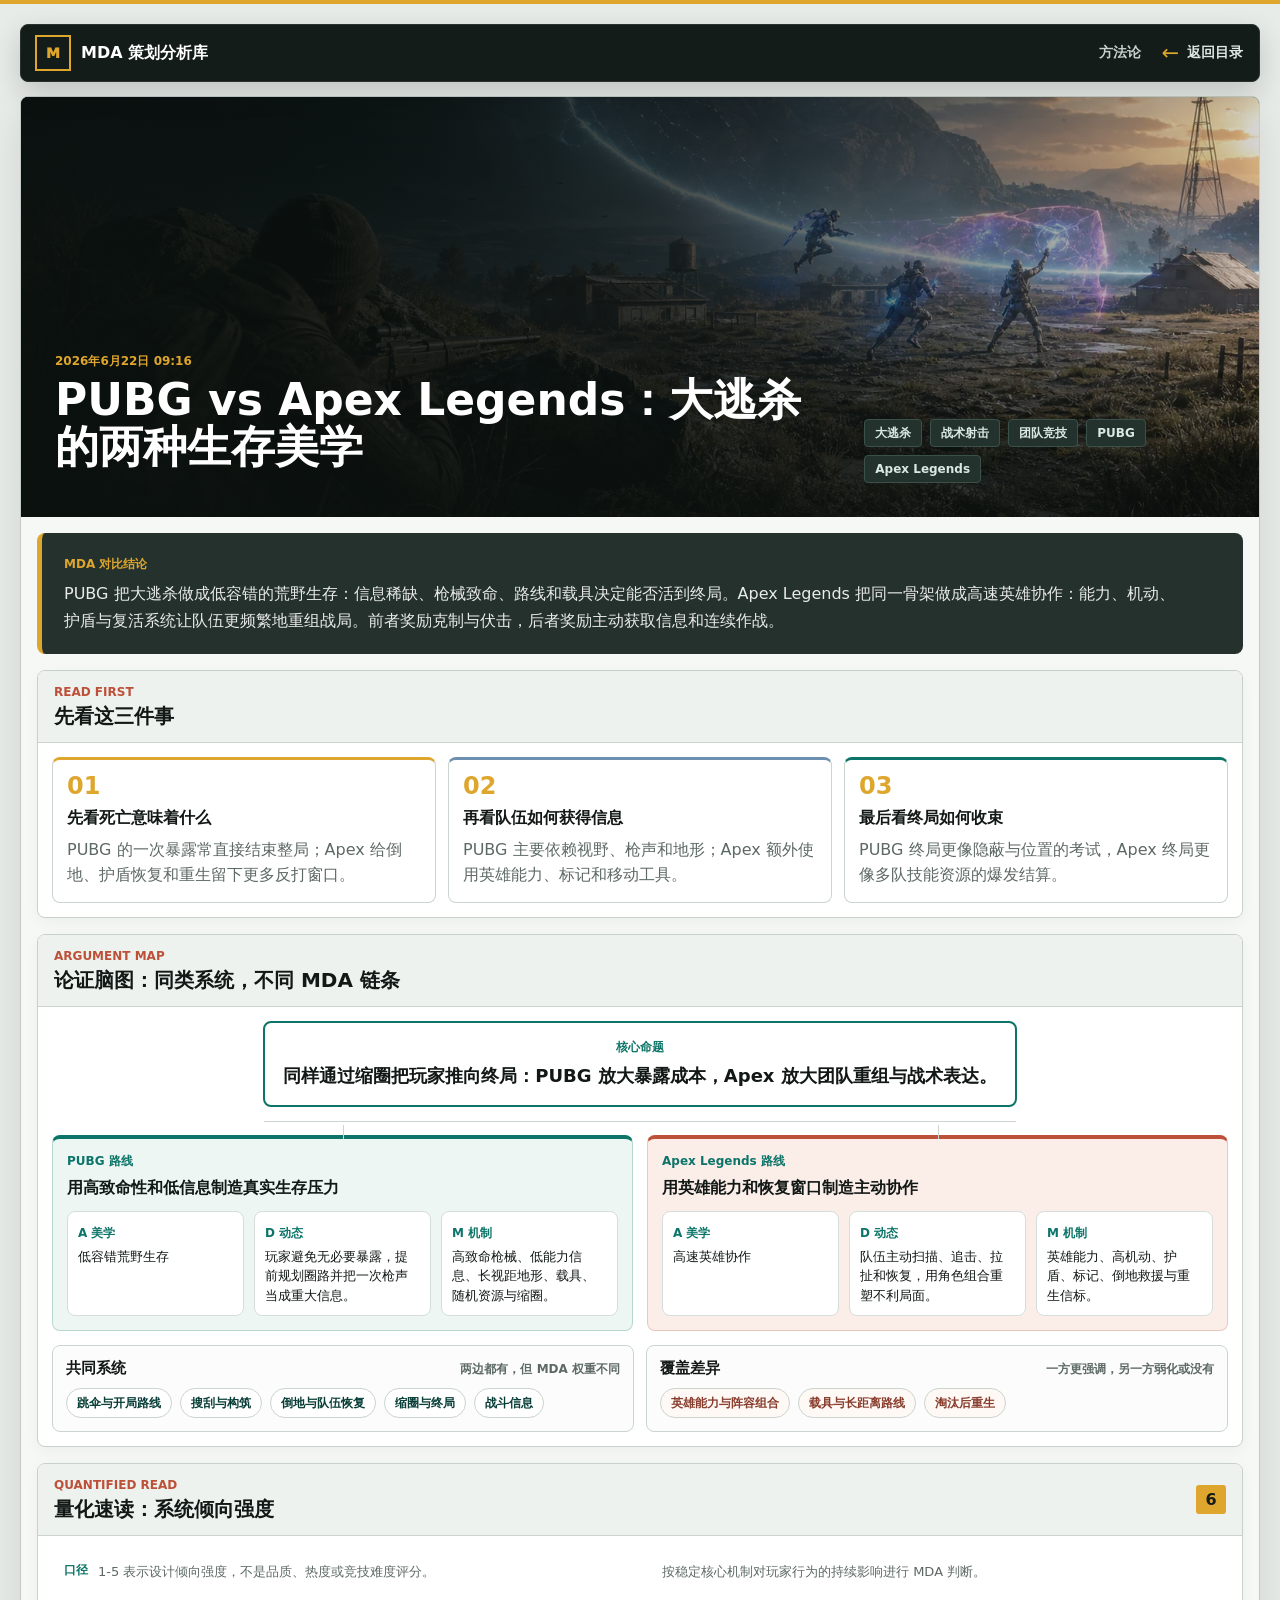
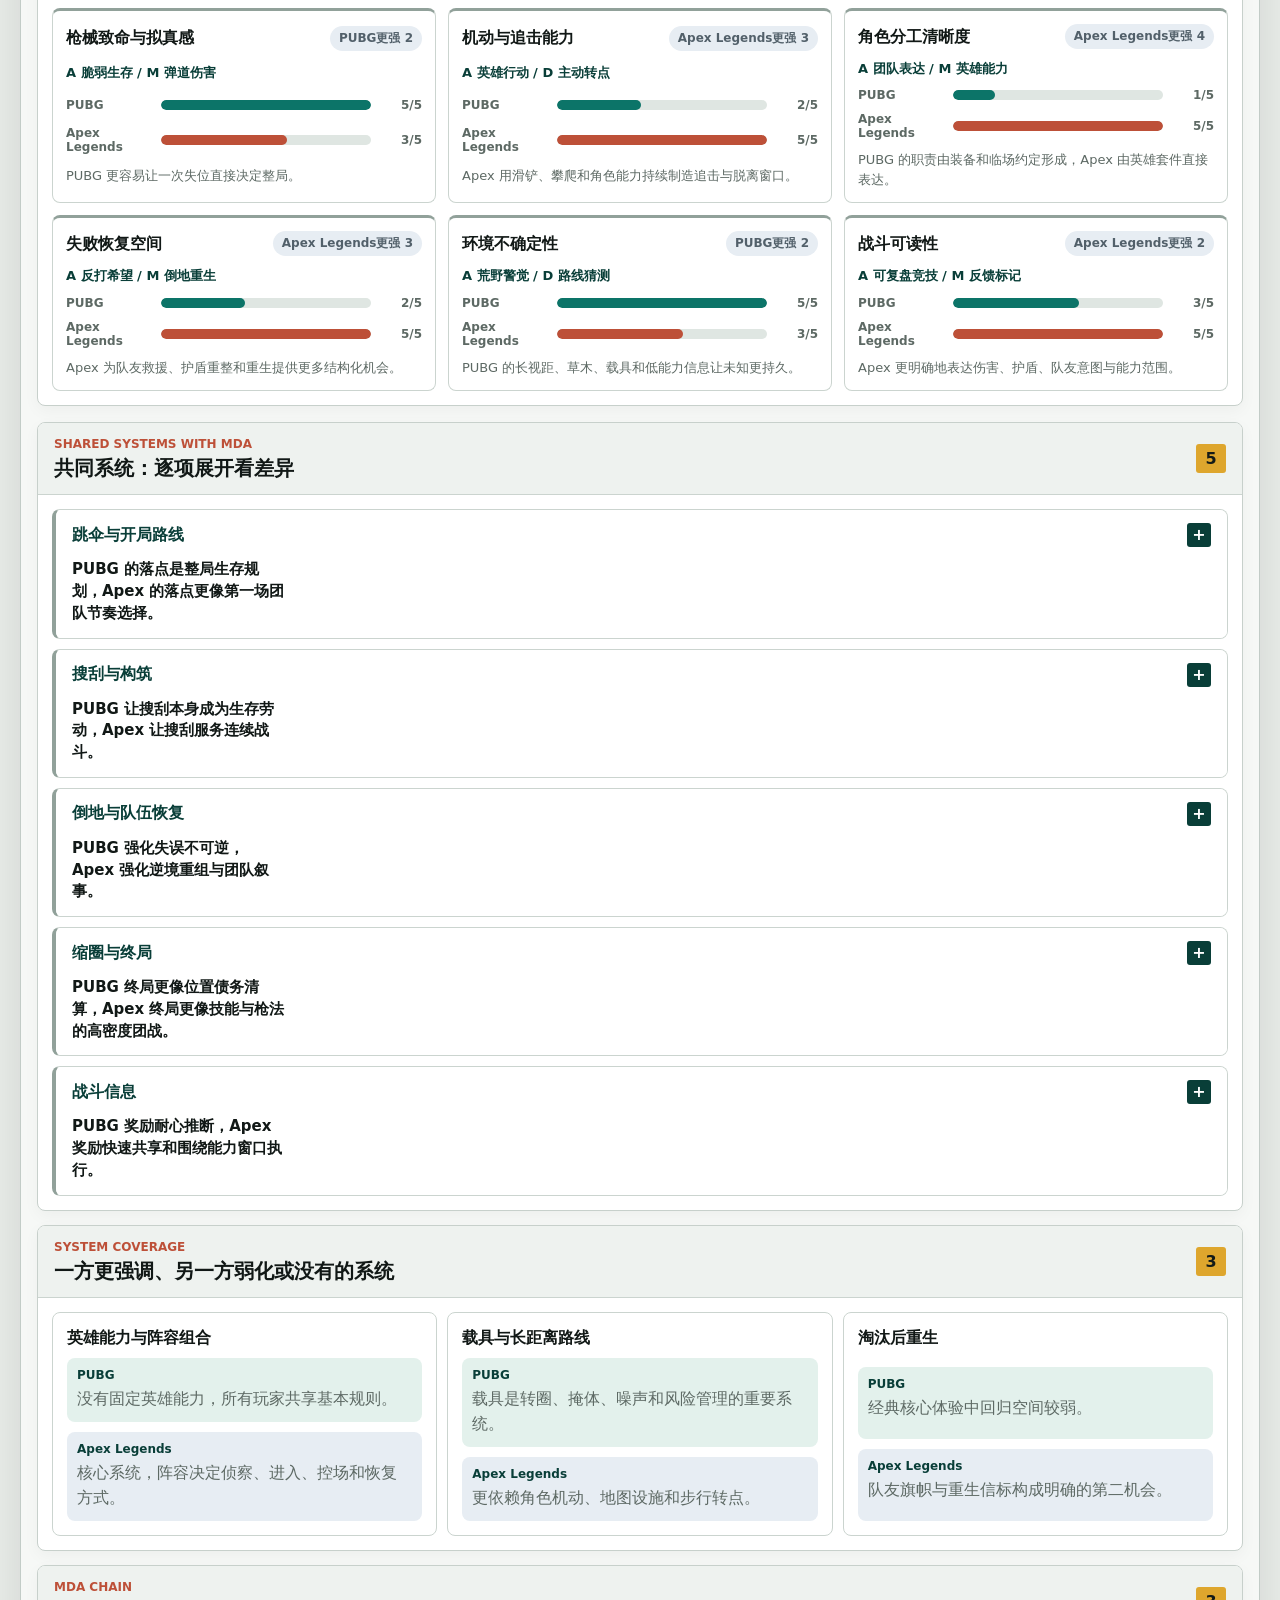
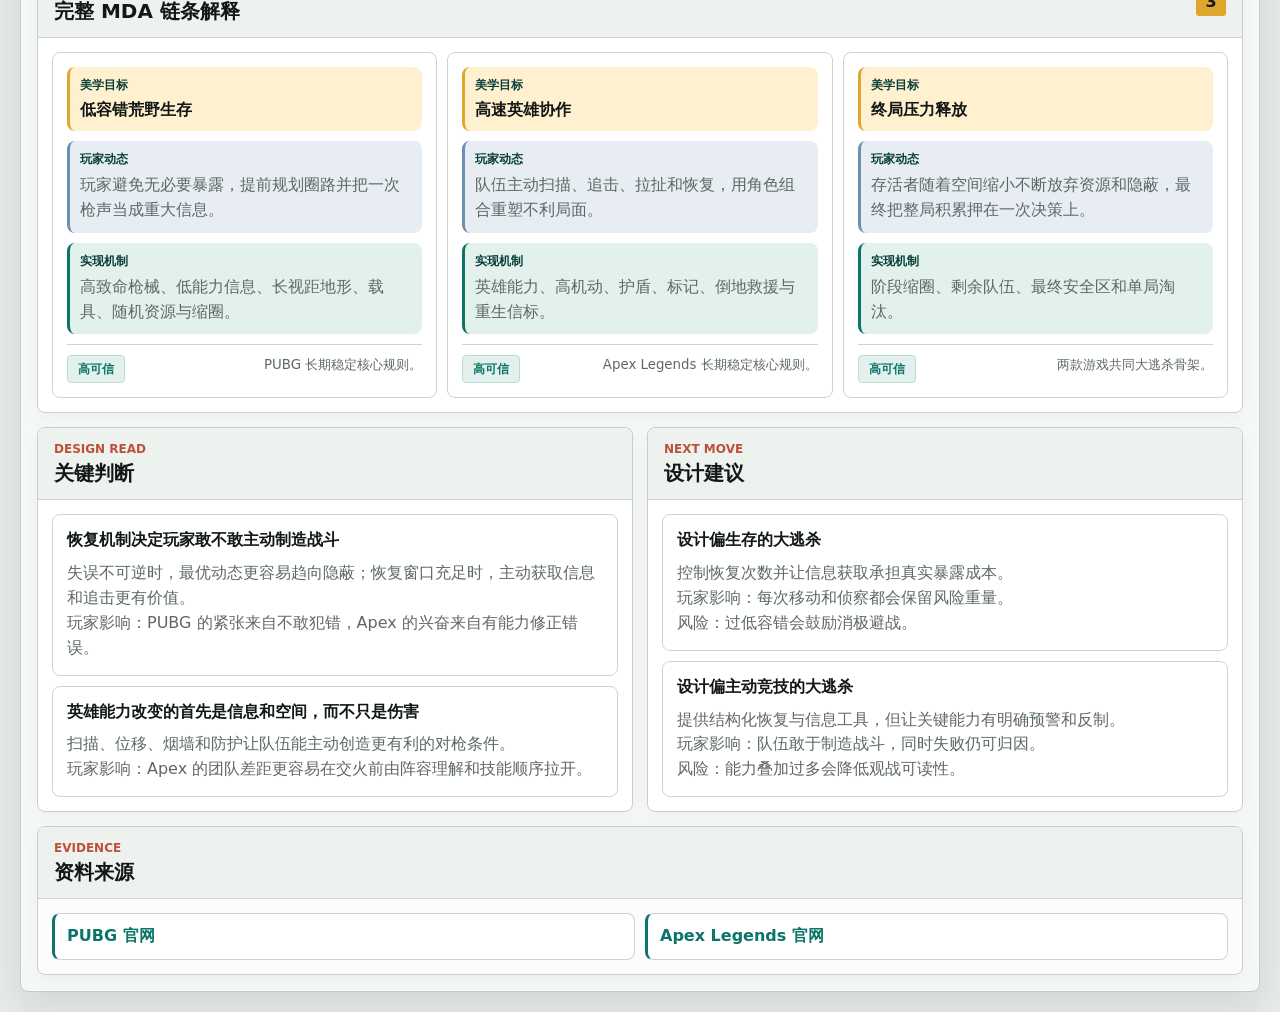
==== detail.html @ 825dab3b "Deploy MDA game design analysis library" ====
<!doctype html>
<html lang="zh-CN">
  <head>
    <meta charset="utf-8" />
    <meta name="viewport" content="width=device-width, initial-scale=1" />
    <title>分析详情 - 游戏 MDA 策划分析库</title>
    <link rel="stylesheet" href="./styles.css?v=20260622-10" />
  </head>
  <body data-page="detail">
    <main class="page-shell detail-shell">
      <header class="topbar">
        <a class="brand" href="./index.html">MDA 策划分析库</a>
        <div class="topbar-actions">
          <a class="nav-link" href="./methodology.html">方法论</a>
          <a class="back-link" href="./index.html">返回目录</a>
        </div>
      </header>

      <section id="detailRoot" class="detail-root"></section>
    </main>

    <template id="emptyTemplate">
      <article class="empty-state">
        <h2>没有找到这条分析</h2>
        <p>返回目录选择一条已有记录。</p>
        <a class="primary-link" href="./index.html">返回目录</a>
      </article>
    </template>

    <script src="./app.js?v=20260622-7"></script>
  </body>
</html>
---- styles.css ----
:root {
  --bg: #f3f5f2;
  --panel: #ffffff;
  --ink: #151b1f;
  --muted: #667178;
  --line: #dbe2df;
  --teal: #117f72;
  --teal-dark: #123d3a;
  --amber: #d59b2d;
  --rust: #b6573d;
  --green-soft: #e7f3ef;
  --amber-soft: #fff3d8;
  --rust-soft: #fde7df;
  --blue-soft: #e7eef7;
  --shadow: 0 14px 38px rgba(21, 27, 31, 0.08);
  --radius: 8px;
  font-family: Inter, ui-sans-serif, system-ui, -apple-system, BlinkMacSystemFont, "Segoe UI", sans-serif;
}

* {
  box-sizing: border-box;
}

body {
  margin: 0;
  min-height: 100vh;
  color: var(--ink);
  background: var(--bg);
}

.page-shell {
  width: min(1280px, 100%);
  margin: 0 auto;
  padding: 20px;
}

.detail-shell {
  width: min(1440px, 100%);
}

.topbar {
  display: flex;
  align-items: center;
  justify-content: space-between;
  gap: 16px;
  min-height: 58px;
  margin-bottom: 14px;
  border: 1px solid var(--line);
  border-radius: var(--radius);
  padding: 0 14px;
  background: var(--panel);
}

.brand,
.back-link,
.primary-link {
  color: var(--teal);
  font-weight: 900;
  text-decoration: none;
}

.topbar button,
.pagination button {
  min-height: 38px;
  border: 0;
  border-radius: var(--radius);
  padding: 0 14px;
  color: #ffffff;
  font-weight: 900;
  background: var(--teal);
  cursor: pointer;
}

.pagination button:disabled {
  cursor: default;
  opacity: 0.45;
}

.home-hero,
.library-toolbar,
.analysis-record,
.record-card,
.empty-state {
  border: 1px solid var(--line);
  border-radius: var(--radius);
  background: var(--panel);
}

.home-hero {
  display: grid;
  grid-template-columns: minmax(0, 1fr) minmax(420px, 0.8fr);
  gap: 16px;
  margin-bottom: 14px;
  padding: 22px;
}

.eyebrow {
  margin: 0 0 6px;
  color: var(--teal);
  font-size: 12px;
  font-weight: 900;
  letter-spacing: 0;
  text-transform: uppercase;
}

h1,
h2,
h3,
p {
  margin-top: 0;
}

h1 {
  max-width: 760px;
  margin-bottom: 12px;
  font-size: clamp(34px, 5vw, 58px);
  line-height: 1.04;
}

h2 {
  margin-bottom: 0;
  font-size: clamp(22px, 3vw, 34px);
  line-height: 1.15;
}

h3 {
  margin-bottom: 0;
  font-size: 18px;
  line-height: 1.3;
}

.home-hero p {
  max-width: 780px;
  margin-bottom: 0;
  color: var(--muted);
  font-size: 16px;
  line-height: 1.7;
}

.method-strip {
  display: grid;
  grid-template-columns: repeat(3, 1fr);
  gap: 10px;
}

.method-strip article {
  border-radius: var(--radius);
  padding: 14px;
  background: #f8faf8;
}

.method-strip span {
  display: inline-flex;
  margin-bottom: 10px;
  border-radius: 999px;
  padding: 4px 9px;
  color: #ffffff;
  font-weight: 900;
  background: var(--teal);
}

.method-strip strong {
  display: block;
  margin-bottom: 6px;
}

.method-strip p {
  font-size: 13px;
  line-height: 1.45;
}

.library-toolbar {
  display: grid;
  grid-template-columns: minmax(260px, 0.7fr) minmax(320px, 1fr);
  gap: 12px;
  margin-bottom: 16px;
  padding: 14px;
}

.stats-strip {
  display: grid;
  grid-template-columns: repeat(3, 1fr);
  gap: 10px;
}

.stats-strip div {
  border-radius: var(--radius);
  padding: 12px;
  background: #f8faf8;
}

.stats-strip span {
  display: block;
  font-size: 24px;
  font-weight: 900;
}

.stats-strip small {
  color: var(--muted);
}

.search-row input {
  width: 100%;
  min-height: 44px;
  border: 1px solid var(--line);
  border-radius: var(--radius);
  padding: 0 14px;
  color: var(--ink);
  background: #fbfcfb;
  outline: none;
}

.search-row input:focus {
  border-color: var(--teal);
}

.genre-chips {
  grid-column: 1 / -1;
  display: flex;
  flex-wrap: wrap;
  gap: 8px;
}

.genre-chip {
  display: inline-grid;
  grid-template-columns: auto auto;
  align-items: center;
  gap: 2px 10px;
  min-height: 42px;
  border: 1px solid var(--line);
  border-radius: var(--radius);
  padding: 8px 12px;
  color: var(--ink);
  text-align: left;
  background: #fbfcfb;
  cursor: pointer;
}

.genre-chip:hover,
.genre-chip.active {
  border-color: var(--teal);
  background: var(--green-soft);
}

.genre-chip span {
  grid-column: 1 / -1;
  color: var(--muted);
  font-size: 12px;
}

.genre-chip em {
  border-radius: 999px;
  padding: 2px 8px;
  color: #ffffff;
  font-style: normal;
  font-size: 12px;
  font-weight: 900;
  background: var(--teal-dark);
}

.section-heading {
  display: flex;
  align-items: flex-end;
  justify-content: space-between;
  gap: 16px;
  margin: 10px 0 12px;
}

.section-heading > p {
  margin-bottom: 0;
  color: var(--muted);
}

.record-cards {
  display: grid;
  grid-template-columns: repeat(auto-fit, minmax(300px, 1fr));
  gap: 12px;
}

.record-card {
  display: grid;
  gap: 12px;
  min-height: 300px;
  padding: 16px;
  box-shadow: var(--shadow);
}

.record-card p {
  margin-bottom: 0;
  color: var(--muted);
  line-height: 1.58;
}

.card-topline,
.card-metrics {
  display: flex;
  flex-wrap: wrap;
  justify-content: space-between;
  gap: 8px;
  color: var(--muted);
  font-size: 12px;
  font-weight: 800;
}

.tag-row {
  display: flex;
  flex-wrap: wrap;
  gap: 8px;
}

.tag-row.small {
  align-content: start;
}

.tag,
.confidence {
  display: inline-flex;
  align-items: center;
  min-height: 28px;
  border-radius: 999px;
  padding: 0 10px;
  color: var(--teal);
  font-size: 12px;
  font-weight: 900;
  background: var(--green-soft);
}

.primary-link {
  align-self: end;
  display: inline-flex;
  align-items: center;
  justify-content: center;
  min-height: 40px;
  border-radius: var(--radius);
  padding: 0 14px;
  color: #ffffff;
  background: var(--teal);
}

.pagination {
  display: flex;
  align-items: center;
  justify-content: center;
  gap: 12px;
  margin: 16px 0 4px;
}

.pagination span {
  color: var(--muted);
  font-weight: 900;
}

.detail-root {
  display: grid;
  gap: 16px;
}

.analysis-record {
  overflow: hidden;
}

.record-header {
  display: flex;
  align-items: flex-start;
  justify-content: space-between;
  gap: 18px;
  padding: 22px;
  border-bottom: 1px solid var(--line);
  background: linear-gradient(135deg, #ffffff 0%, #f8fbfa 70%, #edf7f3 100%);
}

.record-header h1 {
  font-size: clamp(30px, 4vw, 52px);
}

.summary-band {
  margin: 16px;
  border-radius: var(--radius);
  padding: 17px 18px;
  color: #ffffff;
  background: #223039;
}

.summary-band span {
  display: inline-flex;
  margin-bottom: 7px;
  color: var(--amber);
  font-size: 12px;
  font-weight: 900;
}

.summary-band p {
  margin-bottom: 0;
  max-width: 1120px;
  color: rgba(255, 255, 255, 0.9);
  font-size: 16px;
  line-height: 1.7;
}

.reading-guide,
.visual-section {
  margin: 0 16px 16px;
}

.reading-guide {
  border: 1px solid var(--line);
  border-radius: var(--radius);
  background: #ffffff;
  overflow: hidden;
}

.guide-grid {
  display: grid;
  grid-template-columns: repeat(3, minmax(0, 1fr));
  gap: 12px;
  padding: 14px;
}

.guide-card {
  display: grid;
  gap: 9px;
  border: 1px solid var(--line);
  border-radius: var(--radius);
  padding: 14px;
  background: #fcfdfb;
}

.guide-card span {
  color: var(--amber);
  font-size: 24px;
  font-weight: 900;
  line-height: 1;
}

.guide-card strong {
  font-size: 16px;
  line-height: 1.35;
}

.guide-card p {
  margin: 0;
  color: var(--muted);
  line-height: 1.55;
}

.visual-routes {
  display: grid;
  grid-template-columns: repeat(2, minmax(0, 1fr));
  gap: 14px;
}

.visual-section-title {
  padding: 14px 2px 12px;
}

.visual-section-title > p {
  margin: 0;
  color: var(--muted);
  font-size: 13px;
}

.visual-card {
  position: relative;
  min-height: 300px;
  border: 1px solid var(--line);
  border-radius: var(--radius);
  overflow: hidden;
  background: #10191d;
}

.visual-card img {
  display: block;
  width: 100%;
  height: 100%;
  min-height: 300px;
  aspect-ratio: 5 / 3;
  object-fit: cover;
}

.visual-card::after {
  content: "";
  position: absolute;
  inset: 0;
  background: linear-gradient(180deg, rgba(4, 9, 11, 0.08) 0%, rgba(4, 9, 11, 0.76) 100%);
}

.visual-copy {
  position: absolute;
  left: 18px;
  right: 18px;
  bottom: 16px;
  z-index: 1;
  display: grid;
  gap: 6px;
  color: #ffffff;
}

.visual-copy span {
  color: var(--amber);
  font-size: 12px;
  font-weight: 900;
}

.visual-copy strong {
  font-size: 20px;
  line-height: 1.25;
}

.visual-copy p {
  margin: 0;
  color: rgba(255, 255, 255, 0.82);
  line-height: 1.5;
}

.argument-map {
  margin: 0 16px 16px;
  border: 1px solid var(--line);
  border-radius: var(--radius);
  background: #ffffff;
  overflow: hidden;
}

.map-body {
  display: grid;
  gap: 14px;
  padding: 14px;
}

.map-core {
  position: relative;
  display: grid;
  gap: 7px;
  max-width: 820px;
  margin: 0 auto;
  border: 1px solid rgba(17, 127, 114, 0.28);
  border-radius: var(--radius);
  padding: 16px 18px;
  text-align: center;
  background: linear-gradient(135deg, #f5fbf9 0%, #ffffff 100%);
  box-shadow: 0 12px 28px rgba(17, 127, 114, 0.08);
}

.map-core span,
.map-route-head span,
.map-node-list span,
.map-chip-group span {
  color: var(--teal);
  font-size: 12px;
  font-weight: 900;
}

.map-core strong {
  font-size: 18px;
  line-height: 1.45;
}

.map-branches {
  position: relative;
  display: grid;
  grid-template-columns: repeat(2, minmax(0, 1fr));
  gap: 14px;
  padding-top: 14px;
}

.map-branches::before {
  content: "";
  position: absolute;
  top: 0;
  left: 18%;
  right: 18%;
  height: 1px;
  background: var(--line);
}

.map-route {
  position: relative;
  display: grid;
  gap: 12px;
  min-width: 0;
  border: 1px solid var(--line);
  border-radius: var(--radius);
  padding: 14px;
  background: #fbfcfb;
}

.map-route::before {
  content: "";
  position: absolute;
  top: -14px;
  left: 50%;
  width: 1px;
  height: 14px;
  background: var(--line);
}

.map-route.arc {
  border-color: rgba(17, 127, 114, 0.25);
  background: var(--green-soft);
}

.map-route.tarkov {
  border-color: rgba(181, 87, 61, 0.25);
  background: var(--rust-soft);
}

.map-route-head {
  display: grid;
  gap: 6px;
}

.map-route-head strong {
  font-size: 16px;
  line-height: 1.45;
}

.map-node-list {
  display: grid;
  grid-template-columns: repeat(3, minmax(0, 1fr));
  gap: 10px;
}

.map-node-list div {
  min-width: 0;
  border: 1px solid rgba(255, 255, 255, 0.65);
  border-radius: var(--radius);
  padding: 10px;
  background: rgba(255, 255, 255, 0.72);
}

.map-node-list p {
  margin: 5px 0 0;
  color: var(--ink);
  font-size: 13px;
  line-height: 1.5;
}

.map-lanes {
  display: grid;
  grid-template-columns: repeat(2, minmax(0, 1fr));
  gap: 12px;
}

.map-chip-group {
  display: grid;
  gap: 10px;
  min-width: 0;
  border: 1px solid var(--line);
  border-radius: var(--radius);
  padding: 13px;
  background: #fbfcfb;
}

.map-chip-group > div:first-child {
  display: flex;
  align-items: baseline;
  justify-content: space-between;
  gap: 12px;
}

.map-chip-group strong {
  font-size: 15px;
}

.map-chip-group span {
  color: var(--muted);
}

.map-chip-cloud {
  display: flex;
  flex-wrap: wrap;
  gap: 8px;
}

.map-chip-cloud span {
  display: inline-flex;
  align-items: center;
  min-height: 30px;
  border-radius: 999px;
  padding: 0 10px;
  color: var(--teal-dark);
  background: #ffffff;
  border: 1px solid var(--line);
}

.map-chip-group.gap .map-chip-cloud span {
  color: #883d2d;
  background: #fff9f6;
}

.quant-panel {
  margin: 0 16px 16px;
  border: 1px solid var(--line);
  border-radius: var(--radius);
  background: #ffffff;
  overflow: hidden;
}

.quant-note {
  display: grid;
  grid-template-columns: auto minmax(0, 1fr) minmax(0, 1fr);
  gap: 10px;
  align-items: start;
  margin: 14px 14px 0;
  border-radius: var(--radius);
  padding: 12px;
  background: #f8faf8;
}

.quant-note strong {
  color: var(--teal);
  font-size: 12px;
}

.quant-note p {
  margin: 0;
  color: var(--muted);
  font-size: 13px;
  line-height: 1.5;
}

.quant-grid {
  display: grid;
  grid-template-columns: repeat(auto-fit, minmax(300px, 1fr));
  gap: 12px;
  padding: 14px;
}

.quant-card {
  display: grid;
  gap: 10px;
  min-width: 0;
  border: 1px solid var(--line);
  border-radius: var(--radius);
  padding: 13px;
  background: #fcfdfb;
}

.quant-card-head {
  display: flex;
  align-items: center;
  justify-content: space-between;
  gap: 10px;
}

.quant-card-head strong {
  line-height: 1.35;
}

.delta {
  flex: 0 0 auto;
  border-radius: 999px;
  padding: 4px 9px;
  font-size: 12px;
  font-weight: 900;
}

.delta.arc {
  color: var(--teal-dark);
  background: var(--green-soft);
}

.delta.tarkov {
  color: #883d2d;
  background: var(--rust-soft);
}

.delta.even {
  color: #52606a;
  background: var(--blue-soft);
}

.quant-link,
.quant-reading {
  margin: 0;
  color: var(--muted);
  font-size: 13px;
  line-height: 1.5;
}

.quant-link {
  color: var(--teal-dark);
  font-weight: 800;
}

.score-row {
  display: grid;
  grid-template-columns: 86px minmax(0, 1fr) 42px;
  gap: 9px;
  align-items: center;
}

.score-row span,
.score-row strong {
  color: var(--muted);
  font-size: 12px;
  font-weight: 900;
}

.score-row strong {
  text-align: right;
}

.score-track {
  height: 9px;
  border-radius: 999px;
  background: #eef2ef;
  overflow: hidden;
}

.score-track i {
  display: block;
  height: 100%;
  border-radius: inherit;
  background: var(--teal);
}

.score-row.tarkov .score-track i {
  background: var(--rust);
}

.score-row.score-1 .score-track i {
  background: var(--rust);
}

.score-row.score-2 .score-track i {
  background: #6d67a8;
}

.score-row.score-3 .score-track i {
  background: #b5822f;
}

.record-grid {
  display: grid;
  grid-template-columns: minmax(0, 1fr) minmax(0, 1fr);
  gap: 14px;
  padding: 0 16px 16px;
}

.record-block {
  min-width: 0;
  border: 1px solid var(--line);
  border-radius: var(--radius);
  background: #ffffff;
  overflow: hidden;
}

.record-block.wide {
  grid-column: 1 / -1;
}

.record-block.compact {
  background: #fbfcfb;
}

.section-title {
  display: flex;
  align-items: center;
  justify-content: space-between;
  gap: 12px;
  min-height: 58px;
  padding: 14px 16px;
  border-bottom: 1px solid var(--line);
  background: #fbfcfb;
}

.section-title h2 {
  font-size: 20px;
}

.section-title > span {
  min-width: 30px;
  border-radius: 999px;
  padding: 5px 9px;
  color: #ffffff;
  text-align: center;
  font-weight: 900;
  background: var(--rust);
}

.comparison-table {
  padding: 14px;
}

.comparison-cards {
  display: grid;
  gap: 10px;
  padding: 14px;
}

.comparison-card {
  border: 1px solid var(--line);
  border-radius: var(--radius);
  background: #ffffff;
  overflow: hidden;
}

.comparison-card[open] {
  box-shadow: 0 10px 24px rgba(21, 27, 31, 0.06);
}

.comparison-card summary {
  display: grid;
  grid-template-columns: minmax(130px, 0.28fr) minmax(0, 1fr);
  gap: 12px;
  align-items: center;
  min-height: 62px;
  padding: 13px 16px;
  cursor: pointer;
  list-style: none;
  background: #fbfcfb;
}

.comparison-card summary::-webkit-details-marker {
  display: none;
}

.comparison-card summary::after {
  content: "+";
  justify-self: end;
  grid-column: 2;
  grid-row: 1;
  width: 24px;
  height: 24px;
  border-radius: 999px;
  color: #ffffff;
  text-align: center;
  line-height: 24px;
  font-weight: 900;
  background: var(--teal);
}

.comparison-card[open] summary::after {
  content: "-";
  background: var(--rust);
}

.comparison-card summary span {
  color: var(--teal-dark);
  font-weight: 900;
}

.comparison-card summary strong {
  padding-right: 34px;
  font-size: 15px;
  line-height: 1.45;
}

.comparison-detail {
  display: grid;
  grid-template-columns: minmax(180px, 0.7fr) minmax(260px, 1fr) minmax(320px, 1.45fr);
  gap: 12px;
  border-top: 1px solid var(--line);
  padding: 14px;
}

.game-compare {
  display: grid;
  grid-template-columns: repeat(2, minmax(0, 1fr));
  gap: 10px;
}

.game-compare div {
  border-radius: var(--radius);
  padding: 10px;
  background: #f8faf8;
}

.game-compare div:first-child {
  background: var(--green-soft);
}

.game-compare div:last-child {
  background: var(--rust-soft);
}

.game-compare span {
  display: block;
  margin-bottom: 5px;
  color: var(--teal-dark);
  font-size: 12px;
  font-weight: 900;
}

.game-compare p {
  margin: 0;
  color: var(--ink);
  line-height: 1.52;
}

.game-example {
  margin-top: 12px;
  border-left: 3px solid var(--amber);
  padding: 9px 10px;
  background: #fffaf0;
}

.game-example strong {
  color: #8a651c;
  font-size: 11px;
}

.game-example p {
  margin-top: 5px;
  font-size: 13px;
}

.comparison-head,
.comparison-row {
  display: grid;
  grid-template-columns: minmax(130px, 0.75fr) minmax(260px, 1.35fr) repeat(3, minmax(180px, 1fr));
}

.comparison-head {
  border: 1px solid var(--line);
  border-bottom: 0;
  border-radius: var(--radius) var(--radius) 0 0;
  overflow: hidden;
}

.comparison-head strong {
  min-height: 46px;
  padding: 12px;
  color: var(--muted);
  font-size: 12px;
  text-transform: uppercase;
  background: #f7faf8;
  border-right: 1px solid var(--line);
}

.comparison-head strong:last-child,
.comparison-row p:last-child {
  border-right: 0;
}

.comparison-row {
  border: 1px solid var(--line);
  border-bottom: 0;
  background: #ffffff;
}

.comparison-row:last-child {
  border-bottom: 1px solid var(--line);
  border-radius: 0 0 var(--radius) var(--radius);
  overflow: hidden;
}

.comparison-row p,
.system-name,
.mda-cell {
  margin: 0;
  min-height: 168px;
  padding: 13px;
  border-right: 1px solid var(--line);
  line-height: 1.58;
}

.comparison-row p {
  color: var(--muted);
}

.system-name {
  display: grid;
  gap: 8px;
  align-content: start;
  background: var(--amber-soft);
}

.system-name strong {
  font-size: 16px;
}

.system-name span {
  color: #6d5a28;
  font-size: 13px;
  line-height: 1.5;
}

.mda-cell {
  display: grid;
  gap: 8px;
  background: #fbfcfb;
}

.mda-cell div,
.chain-stage,
.gap-card div {
  border-radius: var(--radius);
  padding: 10px;
}

.mda-cell div:nth-child(1),
.chain-stage.aesthetic {
  background: var(--amber-soft);
}

.mda-cell div:nth-child(2),
.chain-stage.dynamic {
  background: var(--blue-soft);
}

.mda-cell div:nth-child(3),
.chain-stage.mechanic {
  background: var(--green-soft);
}

.mda-cell span,
.chain-stage span,
.gap-card span {
  display: block;
  margin-bottom: 5px;
  color: var(--teal-dark);
  font-size: 12px;
  font-weight: 900;
}

.mda-cell p {
  margin: 0;
  min-height: auto;
  padding: 0;
  border: 0;
  color: var(--ink);
  line-height: 1.48;
}

.gap-grid,
.chain-grid,
.stack-list,
.source-list {
  display: grid;
  gap: 10px;
  padding: 14px;
}

.gap-grid {
  grid-template-columns: repeat(auto-fit, minmax(260px, 1fr));
}

.gap-card,
.chain-card,
.stack-card {
  display: grid;
  gap: 10px;
  border: 1px solid var(--line);
  border-radius: var(--radius);
  padding: 14px;
  background: #fcfdfb;
}

.gap-card > strong,
.stack-card strong,
.chain-stage strong {
  line-height: 1.35;
}

.gap-card div:first-of-type {
  background: var(--green-soft);
}

.gap-card div:last-of-type {
  background: var(--blue-soft);
}

.gap-card p,
.chain-stage p,
.stack-card p {
  margin: 0;
  color: var(--muted);
  line-height: 1.56;
}

.chain-grid {
  grid-template-columns: repeat(auto-fit, minmax(310px, 1fr));
}

.chain-footer {
  display: flex;
  align-items: flex-start;
  justify-content: space-between;
  gap: 10px;
  border-top: 1px solid var(--line);
  padding-top: 10px;
}

.chain-footer small {
  color: var(--muted);
  line-height: 1.45;
}

.confidence {
  flex: 0 0 auto;
}

.confidence.medium {
  color: #765600;
  background: var(--amber-soft);
}

.confidence.low {
  color: #9b321e;
  background: var(--rust-soft);
}

.source-list {
  grid-template-columns: repeat(auto-fit, minmax(220px, 1fr));
}

.source-list a {
  display: block;
  overflow-wrap: anywhere;
  border: 1px solid var(--line);
  border-radius: var(--radius);
  padding: 12px;
  color: var(--teal);
  text-decoration: none;
  font-weight: 900;
  background: #ffffff;
}

.empty-state {
  padding: 28px;
}

.empty-state p {
  margin-bottom: 0;
  color: var(--muted);
}

@media (max-width: 1080px) {
  .home-hero,
  .library-toolbar,
  .record-grid,
  .guide-grid,
  .visual-routes,
  .map-branches,
  .map-lanes,
  .comparison-detail,
  .game-compare {
    grid-template-columns: 1fr;
  }

  .method-strip {
    grid-template-columns: 1fr;
  }

  .map-branches::before,
  .map-route::before {
    display: none;
  }

  .map-node-list {
    grid-template-columns: 1fr;
  }

  .comparison-head {
    display: none;
  }

  .comparison-row {
    grid-template-columns: 1fr;
    margin-bottom: 12px;
    border-bottom: 1px solid var(--line);
    border-radius: var(--radius);
    overflow: hidden;
  }

  .comparison-row:last-child {
    border-radius: var(--radius);
  }

  .comparison-row p,
  .system-name,
  .mda-cell {
    min-height: auto;
    border-right: 0;
    border-bottom: 1px solid var(--line);
  }

  .comparison-row p:last-child {
    border-bottom: 0;
  }

  .comparison-row p:nth-of-type(1)::before {
    content: "ARC Raiders 机制做法";
  }

  .comparison-row p:nth-of-type(2)::before {
    content: "逃离塔科夫机制做法";
  }

  .comparison-row p:nth-of-type(3)::before {
    content: "体验差异";
  }

  .comparison-row p::before {
    display: block;
    margin-bottom: 6px;
    color: var(--teal);
    font-size: 12px;
    font-weight: 900;
  }
}

@media (max-width: 680px) {
  .page-shell {
    padding: 12px;
  }

  .home-hero,
  .record-header {
    padding: 16px;
  }

  .record-header,
  .section-heading {
    flex-direction: column;
    align-items: flex-start;
  }

  .stats-strip {
    grid-template-columns: 1fr 1fr;
  }

  .record-cards,
  .chain-grid {
    grid-template-columns: 1fr;
  }

  .argument-map,
  .reading-guide,
  .visual-section,
  .summary-band {
    margin-left: 12px;
    margin-right: 12px;
  }

  .visual-card,
  .visual-card img {
    min-height: 240px;
  }

  .comparison-card summary {
    grid-template-columns: 1fr;
  }

  .comparison-card summary::after {
    grid-column: 1;
    justify-self: start;
  }

  .comparison-card summary strong {
    padding-right: 0;
  }

  .map-core {
    text-align: left;
  }

  .map-chip-group > div:first-child {
    display: grid;
  }

  .quant-panel {
    margin-left: 12px;
    margin-right: 12px;
  }

  .quant-note {
    grid-template-columns: 1fr;
  }

  .quant-card-head {
    align-items: flex-start;
    flex-direction: column;
  }

  .score-row {
    grid-template-columns: 76px minmax(0, 1fr) 38px;
  }
}

/* Tactical editorial theme */
:root {
  --bg: #e8ece8;
  --panel: #ffffff;
  --ink: #111816;
  --muted: #5d6964;
  --line: #cbd4cf;
  --teal: #0c7468;
  --teal-dark: #093e38;
  --amber: #dea62d;
  --rust: #bd5038;
  --green-soft: #e3f1ec;
  --amber-soft: #fff1cf;
  --rust-soft: #fae5df;
  --blue-soft: #e7edf3;
  --shadow: 0 12px 30px rgba(15, 24, 21, 0.09);
}

body {
  background: #e8ece8;
}

body::before {
  content: "";
  position: fixed;
  inset: 0 0 auto;
  z-index: 50;
  height: 4px;
  background: var(--amber);
}

.page-shell {
  width: min(1360px, 100%);
  padding-top: 24px;
}

.topbar {
  position: sticky;
  top: 12px;
  z-index: 20;
  min-height: 58px;
  border: 1px solid #28332f;
  padding: 10px 14px;
  color: #f4f7f5;
  background: #131c19;
  box-shadow: 0 10px 28px rgba(10, 17, 15, 0.18);
}

.brand {
  display: inline-flex;
  align-items: center;
  gap: 10px;
  color: #ffffff;
}

.brand::before {
  content: "M";
  display: inline-grid;
  place-items: center;
  width: 32px;
  height: 32px;
  border: 2px solid var(--amber);
  color: var(--amber);
  font-size: 14px;
  font-weight: 950;
}

.back-link,
.topbar button {
  min-height: 34px;
  border: 1px solid #43514c;
  padding: 0 12px;
  color: #eaf0ed;
  background: #1d2925;
}

.back-link:hover,
.topbar button:hover {
  border-color: var(--amber);
  color: var(--amber);
}

.home-hero {
  position: relative;
  overflow: hidden;
  border-color: #27332f;
  padding: 28px;
  color: #f8faf9;
  background: #17211e;
  box-shadow: 0 18px 38px rgba(15, 24, 21, 0.15);
}

.home-hero::before {
  content: "";
  position: absolute;
  inset: 0 auto 0 0;
  width: 6px;
  background: var(--amber);
}

.home-hero h1 {
  max-width: 680px;
  color: #ffffff;
  font-size: 44px;
  line-height: 1.08;
}

.home-hero > div > p:not(.eyebrow) {
  max-width: 680px;
  color: #bfcac5;
}

.home-hero .eyebrow {
  color: var(--amber);
}

.method-strip article {
  border-color: #3a4742;
  background: #202d29;
}

.method-strip article:nth-child(1) {
  border-top: 3px solid var(--amber);
}

.method-strip article:nth-child(2) {
  border-top: 3px solid #6d8fb0;
}

.method-strip article:nth-child(3) {
  border-top: 3px solid #4caa91;
}

.method-strip span {
  border-radius: 3px;
  color: #15201d;
  background: var(--amber);
}

.method-strip p {
  color: #aebbb5;
}

.library-toolbar {
  border: 1px solid var(--line);
  background: #ffffff;
  box-shadow: 0 8px 24px rgba(15, 24, 21, 0.06);
}

.stats-strip div {
  border-left: 3px solid var(--teal);
  background: #f1f4f2;
}

.stats-strip span {
  color: var(--teal-dark);
}

.search-row input {
  border-width: 2px;
  background: #ffffff;
}

.genre-chip {
  background: #ffffff;
}

.genre-chip:hover,
.genre-chip.active {
  border-color: var(--teal-dark);
  color: #ffffff;
  background: var(--teal-dark);
}

.genre-chip:hover span,
.genre-chip.active span {
  color: #c9d9d3;
}

.genre-chip:hover em,
.genre-chip.active em {
  color: #17211e;
  background: var(--amber);
}

.section-heading {
  border-bottom: 2px solid var(--ink);
  padding: 4px 0 10px;
}

.record-card {
  position: relative;
  min-height: 286px;
  border: 1px solid var(--line);
  border-top: 4px solid var(--teal);
  background: #ffffff;
  box-shadow: 0 8px 20px rgba(15, 24, 21, 0.07);
  transition: transform 160ms ease, box-shadow 160ms ease;
}

.record-card:hover {
  transform: translateY(-3px);
  box-shadow: 0 15px 32px rgba(15, 24, 21, 0.13);
}

.record-card:nth-child(2n) {
  border-top-color: var(--rust);
}

.record-card h3 {
  font-size: 23px;
  line-height: 1.25;
}

.tag,
.confidence {
  border: 1px solid #bddbd2;
  border-radius: 4px;
}

.primary-link {
  min-height: 42px;
  border: 1px solid var(--teal-dark);
  font-weight: 850;
  background: var(--teal-dark);
}

.primary-link:hover {
  color: #171e1b;
  background: var(--amber);
}

.analysis-record {
  border: 1px solid #c2ccc7;
  background: #f6f8f6;
  box-shadow: 0 16px 42px rgba(15, 24, 21, 0.1);
}

.record-header {
  border-bottom: 0;
  padding: 28px;
  color: #f6f8f7;
  background: #17211e;
}

.record-header h1 {
  max-width: 880px;
  color: #ffffff;
  font-size: 44px;
  line-height: 1.08;
}

.record-header .eyebrow {
  color: var(--amber);
}

.record-header .tag {
  border-color: #395149;
  color: #d9e8e2;
  background: #23322d;
}

.visual-section-title {
  border-bottom: 2px solid var(--ink);
  background: transparent;
}

.visual-card {
  border: 0;
  box-shadow: 0 12px 28px rgba(12, 20, 17, 0.16);
}

.summary-band {
  border-left: 5px solid var(--amber);
  padding: 20px 22px;
  background: #24312d;
}

.reading-guide,
.argument-map,
.quant-panel,
.record-block {
  border-color: #c7d0cb;
  box-shadow: 0 5px 16px rgba(15, 24, 21, 0.04);
}

.section-title {
  border-bottom: 1px solid #cbd4cf;
  background: #eef2ef;
}

.section-title .eyebrow {
  color: var(--rust);
}

.section-title > span {
  border-radius: 3px;
  color: #141b18;
  background: var(--amber);
}

.guide-card {
  border-top: 3px solid var(--amber);
  background: #ffffff;
}

.guide-card:nth-child(2) {
  border-top-color: #6d8fb0;
}

.guide-card:nth-child(3) {
  border-top-color: var(--teal);
}

.map-core {
  border: 2px solid var(--teal);
  background: #ffffff;
  box-shadow: none;
}

.map-route.arc {
  border-top: 4px solid var(--teal);
  background: #edf6f2;
}

.map-route.tarkov {
  border-top: 4px solid var(--rust);
  background: #fbede8;
}

.map-node-list div {
  border-color: #d5deda;
  background: #ffffff;
}

.quant-note,
.quant-card {
  background: #ffffff;
}

.quant-card {
  border-top: 3px solid #91a19a;
}

.score-track {
  height: 10px;
  background: #dfe6e2;
}

.comparison-card {
  border-left: 4px solid #91a19a;
  background: #ffffff;
}

.comparison-card[open] {
  border-left-color: var(--amber);
  box-shadow: 0 12px 26px rgba(15, 24, 21, 0.09);
}

.comparison-card summary {
  min-height: 68px;
  background: #ffffff;
}

.comparison-card[open] summary {
  color: #ffffff;
  background: #1c2824;
}

.comparison-card[open] summary span,
.comparison-card[open] summary strong {
  color: #ffffff;
}

.comparison-card summary::after {
  border-radius: 3px;
  background: var(--teal-dark);
}

.comparison-card[open] summary::after {
  color: #171e1b;
  background: var(--amber);
}

.comparison-detail {
  background: #f4f6f4;
}

.system-name {
  border-left: 3px solid var(--amber);
  background: #fff7e4;
}

.mda-cell {
  background: #ffffff;
}

.mda-cell div:nth-child(1),
.chain-stage.aesthetic {
  border-left: 3px solid var(--amber);
}

.mda-cell div:nth-child(2),
.chain-stage.dynamic {
  border-left: 3px solid #6d8fb0;
}

.mda-cell div:nth-child(3),
.chain-stage.mechanic {
  border-left: 3px solid var(--teal);
}

.game-compare > div {
  border: 1px solid #c8d4cf;
  border-top: 3px solid var(--teal);
  background: #edf6f2;
}

.game-compare > div:last-child {
  border-top-color: var(--rust);
  background: #fbede8;
}

.game-example {
  border-left-color: var(--amber);
  background: #ffffff;
}

.gap-card,
.chain-card,
.stack-card {
  background: #ffffff;
}

.source-list a {
  border-left: 3px solid var(--teal);
}

@media (max-width: 680px) {
  body::before {
    height: 3px;
  }

  .page-shell {
    padding: 10px;
    padding-top: 16px;
  }

  .topbar {
    top: 8px;
    min-height: 52px;
    padding: 8px 10px;
  }

  .brand::before {
    width: 28px;
    height: 28px;
  }

  .home-hero h1,
  .record-header h1 {
    font-size: 30px;
    line-height: 1.1;
  }

  .home-hero,
  .record-header {
    padding: 18px;
  }

  .record-header .tag-row {
    gap: 6px;
  }

  .record-card {
    min-height: 0;
  }

  .summary-band {
    padding: 17px;
  }

  .visual-card,
  .visual-card img {
    min-height: 220px;
  }

  .section-title h2 {
    font-size: 18px;
  }

  .comparison-card summary::after {
    justify-self: end;
    grid-row: 1;
  }

  .comparison-card summary strong {
    grid-row: 2;
  }
}

/* Editorial image system */
.home-hero {
  min-height: 430px;
  background-image: url("./assets/covers/library-hero.webp");
  background-position: center;
  background-size: cover;
}

.home-hero::after {
  content: "";
  position: absolute;
  inset: 0;
  background: linear-gradient(90deg, rgba(13, 20, 18, 0.97) 0%, rgba(13, 20, 18, 0.84) 48%, rgba(13, 20, 18, 0.36) 100%);
}

.home-hero > * {
  position: relative;
  z-index: 1;
}

.home-hero .method-strip {
  align-self: center;
}

.home-hero .method-strip article {
  min-height: 150px;
}

.record-card {
  gap: 0;
  padding: 0;
  overflow: hidden;
}

.record-cover {
  position: relative;
  min-height: 170px;
  aspect-ratio: 16 / 9;
  overflow: hidden;
  background: #17211e;
}

.record-cover::after {
  content: "";
  position: absolute;
  inset: 0;
  background: linear-gradient(180deg, transparent 42%, rgba(10, 17, 15, 0.75) 100%);
}

.record-cover img {
  display: block;
  width: 100%;
  height: 100%;
  object-fit: cover;
  transition: transform 260ms ease;
}

.record-card:hover .record-cover img {
  transform: scale(1.025);
}

.record-cover > span {
  position: absolute;
  left: 12px;
  bottom: 10px;
  z-index: 1;
  border-left: 3px solid var(--amber);
  padding: 4px 8px;
  color: #ffffff;
  font-size: 12px;
  font-weight: 900;
  background: rgba(15, 24, 21, 0.8);
}

.record-card-body {
  display: grid;
  gap: 12px;
  height: 100%;
  padding: 16px;
}

.record-card-body > p {
  display: -webkit-box;
  overflow: hidden;
  -webkit-box-orient: vertical;
  -webkit-line-clamp: 4;
}

.record-header {
  position: relative;
  min-height: 420px;
  overflow: hidden;
  padding: 0;
}

.record-header-image,
.record-header-shade {
  position: absolute;
  inset: 0;
  width: 100%;
  height: 100%;
}

.record-header-image {
  object-fit: cover;
  object-position: center;
}

.record-header-shade {
  background: linear-gradient(90deg, rgba(11, 17, 15, 0.97) 0%, rgba(11, 17, 15, 0.76) 52%, rgba(11, 17, 15, 0.16) 100%), linear-gradient(0deg, rgba(11, 17, 15, 0.72) 0%, transparent 48%);
}

.record-header-content {
  position: relative;
  z-index: 1;
  display: flex;
  align-items: flex-end;
  justify-content: space-between;
  gap: 28px;
  width: 100%;
  min-height: 420px;
  padding: 34px;
}

.record-header-copy {
  max-width: 850px;
}

.visual-card:only-child {
  grid-column: 1 / -1;
  height: 360px;
  min-height: 320px;
}

.visual-card:only-child img {
  height: 100%;
  min-height: 320px;
  aspect-ratio: auto;
}

@media (max-width: 680px) {
  .home-hero {
    min-height: 510px;
    padding: 20px;
    background-position: 62% center;
  }

  .home-hero::after {
    background: linear-gradient(180deg, rgba(13, 20, 18, 0.88) 0%, rgba(13, 20, 18, 0.8) 100%);
  }

  .record-cover {
    min-height: 190px;
  }

  .record-header,
  .record-header-content {
    min-height: 430px;
  }

  .record-header-image {
    object-position: 62% center;
  }

  .record-header-shade {
    background: linear-gradient(180deg, rgba(11, 17, 15, 0.2) 0%, rgba(11, 17, 15, 0.94) 72%);
  }

  .record-header-content {
    flex-direction: column;
    align-items: flex-start;
    justify-content: flex-end;
    gap: 14px;
    padding: 20px;
  }

  .visual-card:only-child,
  .visual-card:only-child img {
    height: auto;
    min-height: 220px;
    aspect-ratio: 5 / 3;
  }

  .visual-card:only-child img {
    object-fit: contain;
  }

  .home-hero .method-strip {
    grid-template-columns: repeat(3, minmax(0, 1fr));
    gap: 6px;
    width: 100%;
  }

  .home-hero .method-strip article {
    min-height: 112px;
    padding: 10px;
  }

  .home-hero .method-strip strong {
    font-size: 14px;
  }

  .home-hero .method-strip p {
    display: none;
  }
}

.back-link {
  position: relative;
  display: inline-flex;
  align-items: center;
  gap: 8px;
  min-height: 36px;
  border: 0;
  padding: 0 2px;
  color: #dce6e2;
  font-size: 14px;
  font-weight: 800;
  background: transparent;
}

.back-link::before {
  content: "←";
  color: var(--amber);
  font-size: 21px;
  font-weight: 500;
  line-height: 1;
  transition: transform 160ms ease;
}

.back-link::after {
  content: "";
  position: absolute;
  right: 0;
  bottom: 3px;
  left: 29px;
  height: 1px;
  background: var(--amber);
  transform: scaleX(0);
  transform-origin: right;
  transition: transform 160ms ease;
}

.back-link:hover {
  border-color: transparent;
  color: #ffffff;
  background: transparent;
}

.back-link:hover::before {
  transform: translateX(-3px);
}

.back-link:hover::after {
  transform: scaleX(1);
  transform-origin: left;
}

/* Primary navigation and methodology page */
.topbar-actions,
.primary-nav { display: flex; align-items: center; gap: 8px; }

.nav-link {
  position: relative;
  display: inline-flex;
  align-items: center;
  min-height: 34px;
  padding: 0 10px;
  color: #c7d1cd;
  font-size: 14px;
  font-weight: 800;
  text-decoration: none;
}

.nav-link:hover,
.nav-link.active { color: #ffffff; }

.nav-link.active::after {
  content: "";
  position: absolute;
  right: 10px;
  bottom: 1px;
  left: 10px;
  height: 2px;
  background: var(--amber);
}

.methodology-shell { width: min(1180px, 100%); }

.methodology-hero {
  position: relative;
  overflow: hidden;
  min-height: 390px;
  border: 1px solid #27332f;
  padding: 52px 48px 38px;
  color: #f7faf8;
  background: linear-gradient(110deg, rgba(13, 20, 18, 0.98) 0%, rgba(20, 34, 29, 0.94) 58%, rgba(28, 49, 41, 0.88) 100%), url("./assets/covers/library-hero.webp") center / cover;
  box-shadow: 0 18px 38px rgba(15, 24, 21, 0.15);
}

.methodology-hero::before {
  content: "MDA";
  position: absolute;
  right: 30px;
  bottom: -42px;
  color: rgba(255, 255, 255, 0.045);
  font-size: 190px;
  font-weight: 950;
  line-height: 1;
}

.methodology-hero h1 { max-width: 760px; color: #ffffff; font-size: 52px; }

.methodology-hero > p:not(.eyebrow) {
  position: relative;
  max-width: 760px;
  color: #c4ceca;
  font-size: 18px;
  line-height: 1.75;
}

.methodology-jump { position: relative; display: flex; flex-wrap: wrap; gap: 8px; margin-top: 30px; }

.methodology-jump a {
  border: 1px solid #43534d;
  padding: 9px 13px;
  color: #e7edea;
  font-size: 13px;
  font-weight: 800;
  text-decoration: none;
  background: rgba(28, 42, 37, 0.8);
}

.methodology-jump a:hover { border-color: var(--amber); color: var(--amber); }

.methodology-section { scroll-margin-top: 90px; padding: 72px 0; border-bottom: 1px solid #cbd4cf; }

.methodology-heading {
  display: grid;
  grid-template-columns: minmax(0, 1.2fr) minmax(280px, 0.8fr);
  gap: 24px 52px;
  align-items: end;
  margin-bottom: 34px;
}

.methodology-heading .eyebrow { grid-column: 1 / -1; margin-bottom: -12px; }
.methodology-heading h2 { max-width: 720px; font-size: 36px; }
.methodology-heading > p:not(.eyebrow) { margin: 0; color: var(--muted); line-height: 1.75; }

.causal-route {
  display: grid;
  grid-template-columns: minmax(0, 1fr) 34px minmax(0, 1fr) 34px minmax(0, 1fr);
  align-items: stretch;
}

.causal-route article {
  min-height: 260px;
  border-top: 4px solid var(--amber);
  padding: 24px;
  background: #ffffff;
  box-shadow: 0 8px 22px rgba(15, 24, 21, 0.06);
}

.causal-route .stage-d { border-top-color: #6d8fb0; }
.causal-route .stage-m { border-top-color: #4caa91; }
.causal-route article > span { color: var(--muted); font-size: 12px; font-weight: 900; text-transform: uppercase; }
.causal-route h3 { margin: 18px 0 12px; font-size: 21px; }
.causal-route p { min-height: 96px; color: var(--muted); line-height: 1.65; }
.causal-route strong { color: var(--teal-dark); font-size: 13px; }
.route-arrow { display: grid; place-items: center; color: #87948e; font-size: 25px; }

.evidence-grid { display: grid; grid-template-columns: repeat(3, minmax(0, 1fr)); gap: 18px; margin-top: 28px; }
.evidence-grid article { position: relative; padding: 26px 24px 24px 58px; border-left: 1px solid #bcc7c1; }
.evidence-grid article > span { position: absolute; top: 27px; left: 18px; color: var(--amber); font-size: 12px; font-weight: 950; }
.evidence-grid h3 { margin-bottom: 10px; }
.evidence-grid p { color: #3f4a4f; line-height: 1.7; }
.evidence-grid small { display: block; color: var(--muted); line-height: 1.55; }

.comparison-method { padding-right: 34px; padding-left: 34px; background: #e9eeeb; }
.comparison-lens { display: grid; gap: 1px; border: 1px solid #c9d2cd; background: #c9d2cd; }
.comparison-lens article { display: grid; grid-template-columns: 74px minmax(0, 1fr); gap: 20px; align-items: start; padding: 24px; background: #ffffff; }
.comparison-lens h3 { margin-bottom: 8px; }
.comparison-lens p { margin: 0; color: var(--muted); line-height: 1.7; }

.lens-mark { display: inline-grid; place-items: center; min-height: 30px; color: #ffffff; font-size: 12px; font-weight: 900; background: var(--teal); }
.lens-mark.different { color: #1c211f; background: var(--amber); }
.lens-mark.unique { background: var(--rust); }

.comparison-table-wrap { overflow-x: auto; margin-top: 28px; border: 1px solid #c9d2cd; background: #ffffff; }
.method-table { width: 100%; min-width: 720px; border-collapse: collapse; text-align: left; }
.method-table th,
.method-table td { padding: 15px 18px; border-bottom: 1px solid #e0e5e2; line-height: 1.55; }
.method-table th { color: #ffffff; font-size: 13px; background: #1c2824; }
.method-table td:first-child { width: 18%; color: var(--teal-dark); font-weight: 900; }
.method-table td:last-child { color: var(--rust); }

.worked-example { display: grid; grid-template-columns: minmax(220px, 0.6fr) minmax(0, 1.4fr); gap: 28px; margin-top: 28px; border-left: 5px solid var(--amber); padding: 24px 28px; background: #17231f; color: #ffffff; }
.worked-example h3 { font-size: 21px; }
.example-route p { margin-bottom: 12px; color: #c7d0cc; line-height: 1.65; }
.example-route p:last-child { margin-bottom: 0; }

.workflow-list { display: grid; grid-template-columns: repeat(2, minmax(0, 1fr)); gap: 0 48px; margin: 0; padding: 0; list-style: none; }
.workflow-list li { display: grid; grid-template-columns: 46px minmax(0, 1fr); gap: 16px; min-height: 146px; border-top: 1px solid #bdc7c2; padding: 24px 0; }
.workflow-list li > span { display: grid; place-items: center; width: 38px; height: 38px; color: #1b211f; font-weight: 950; background: var(--amber); }
.workflow-list h3 { margin-bottom: 8px; }
.workflow-list p { margin: 0; color: var(--muted); line-height: 1.65; }

.quality-section { border-bottom: 0; padding-bottom: 48px; }
.quality-grid { display: grid; grid-template-columns: repeat(4, minmax(0, 1fr)); gap: 14px; }
.quality-grid article { min-height: 190px; border-top: 3px solid var(--teal); padding: 22px; background: #ffffff; }
.quality-grid strong { font-size: 20px; }
.quality-grid p { margin-top: 18px; color: var(--muted); line-height: 1.65; }

.methodology-cta { display: inline-flex; align-items: center; min-height: 44px; margin-top: 30px; padding: 0 18px; color: #ffffff; font-weight: 900; text-decoration: none; background: var(--teal-dark); }
.methodology-cta::after { content: "→"; margin-left: 12px; color: var(--amber); }

@media (max-width: 900px) {
  .methodology-heading,
  .worked-example { grid-template-columns: 1fr; }
  .causal-route { grid-template-columns: 1fr; }
  .causal-route article { min-height: 0; }
  .causal-route p { min-height: 0; }
  .route-arrow { min-height: 34px; transform: rotate(90deg); }
  .evidence-grid,
  .quality-grid { grid-template-columns: repeat(2, minmax(0, 1fr)); }
}

@media (max-width: 680px) {
  .topbar { align-items: flex-start; }
  .topbar-actions { flex-wrap: wrap; justify-content: flex-end; }
  .brand { max-width: 150px; }
  .nav-link { min-height: 30px; padding: 0 7px; font-size: 13px; }
  .methodology-hero { min-height: 430px; padding: 34px 20px 26px; }
  .methodology-hero::before { right: -14px; font-size: 112px; }
  .methodology-hero h1 { font-size: 38px; }
  .methodology-hero > p:not(.eyebrow) { font-size: 16px; }
  .methodology-jump { display: grid; grid-template-columns: repeat(2, minmax(0, 1fr)); }
  .methodology-jump a { text-align: center; }
  .methodology-section { padding: 52px 0; }
  .methodology-heading { gap: 16px; }
  .methodology-heading h2 { font-size: 28px; }
  .comparison-method { margin-right: 0; margin-left: 0; padding-right: 16px; padding-left: 16px; }
  .comparison-lens article { grid-template-columns: 58px minmax(0, 1fr); gap: 14px; padding: 20px 16px; }
  .evidence-grid,
  .workflow-list,
  .quality-grid { grid-template-columns: 1fr; }
  .evidence-grid article { padding-right: 0; }
  .workflow-list li,
  .quality-grid article { min-height: 0; }
}
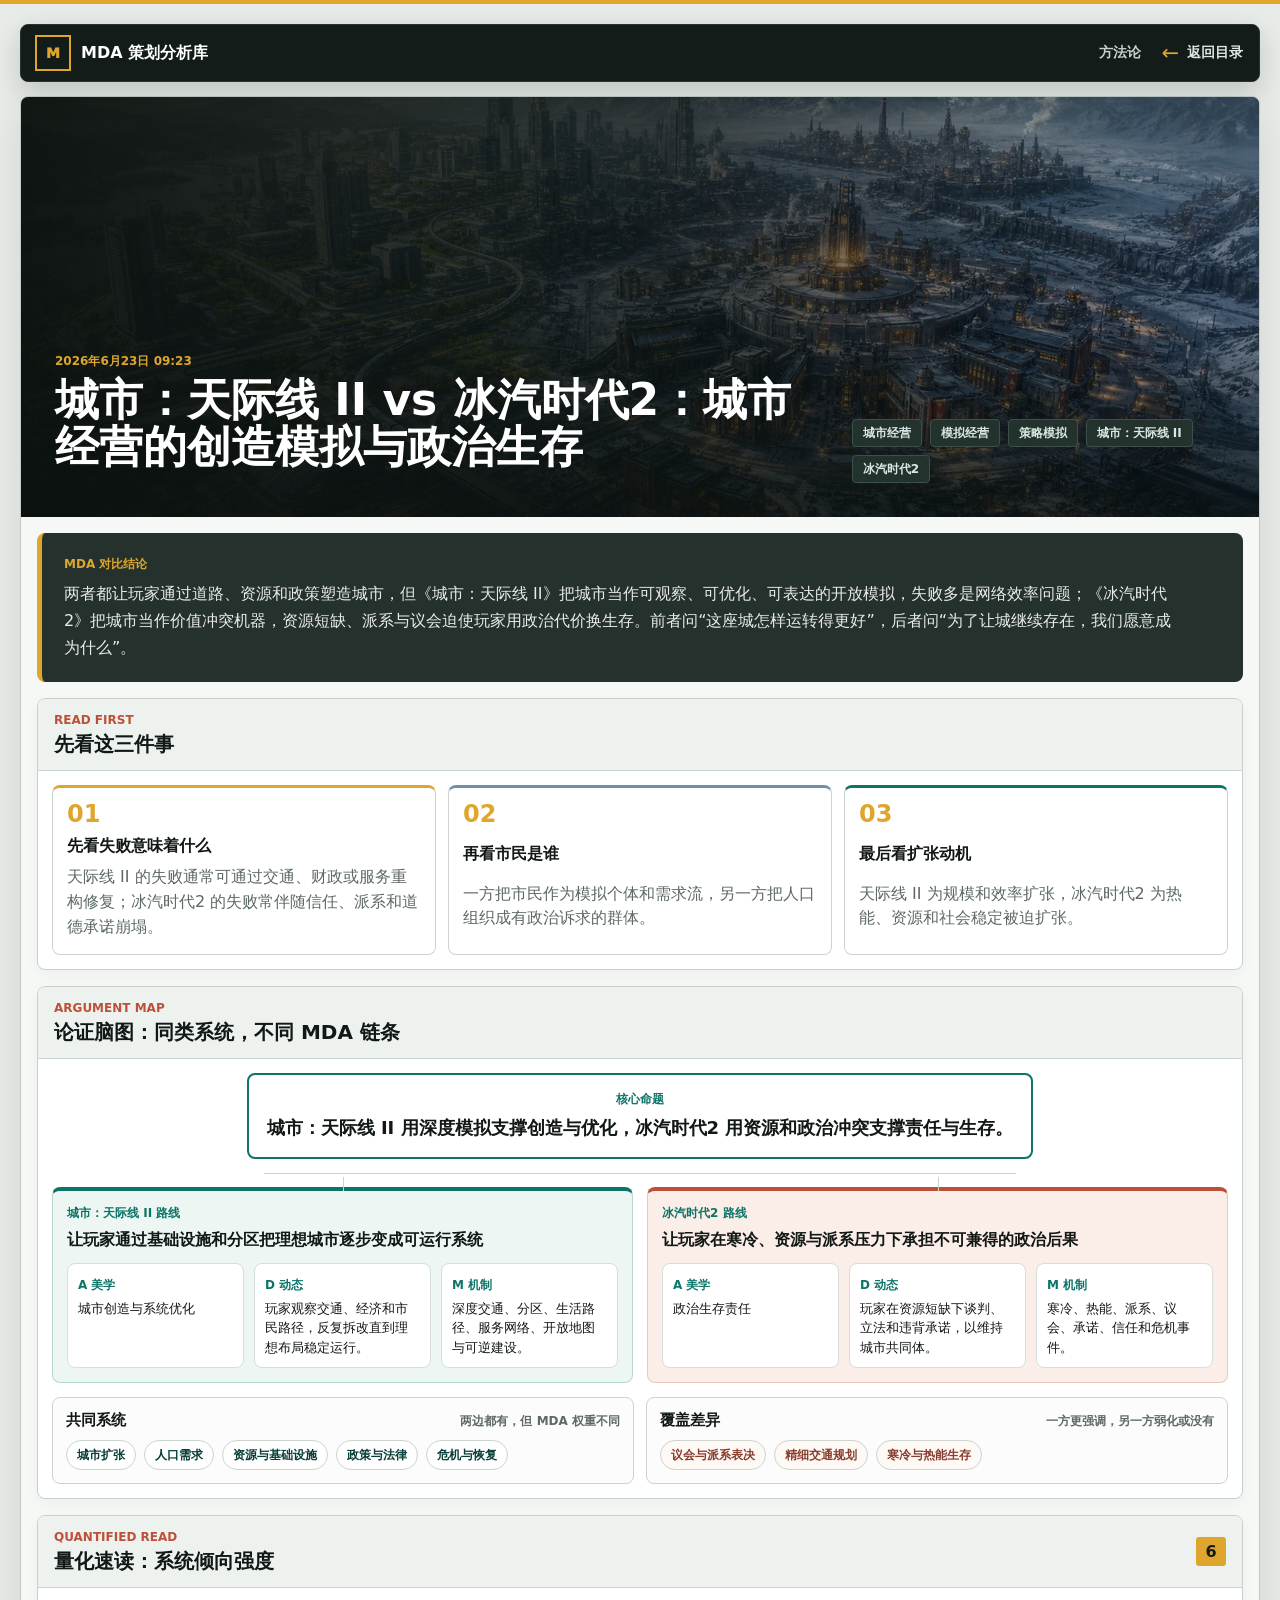
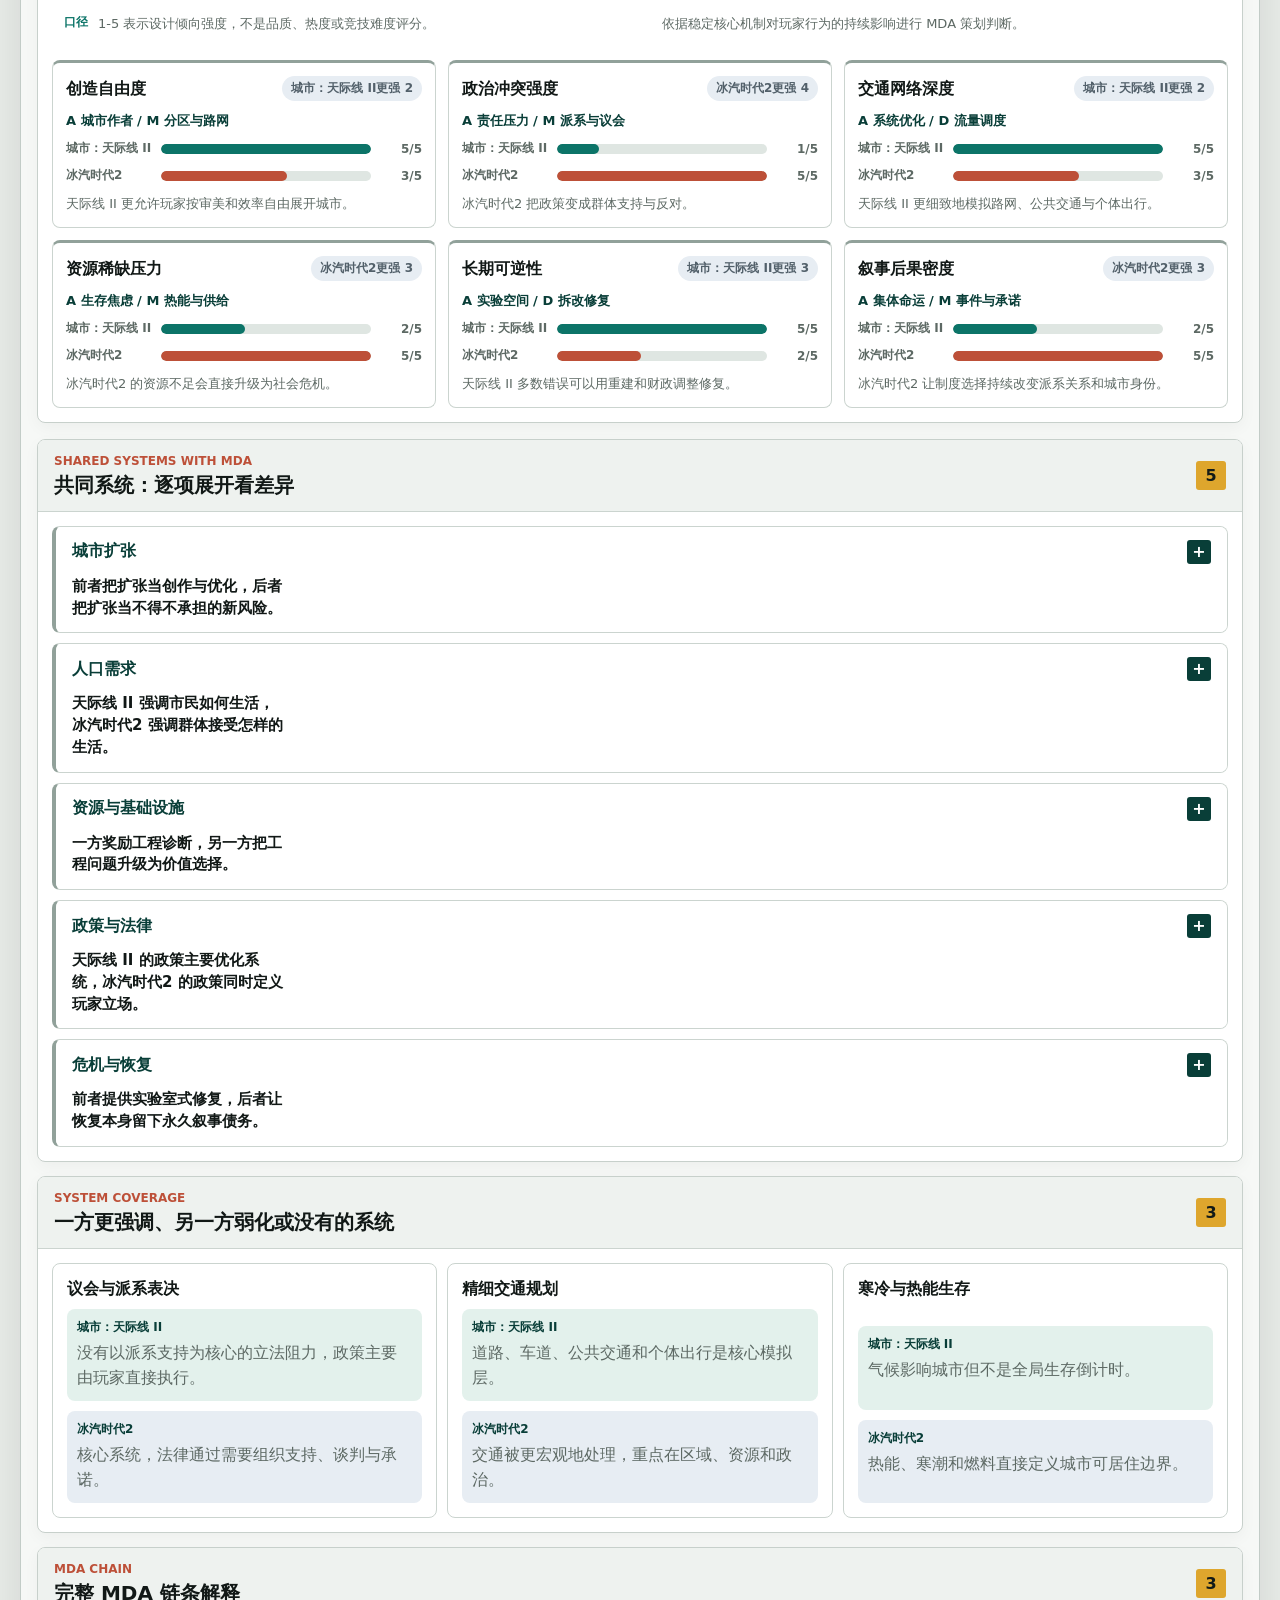
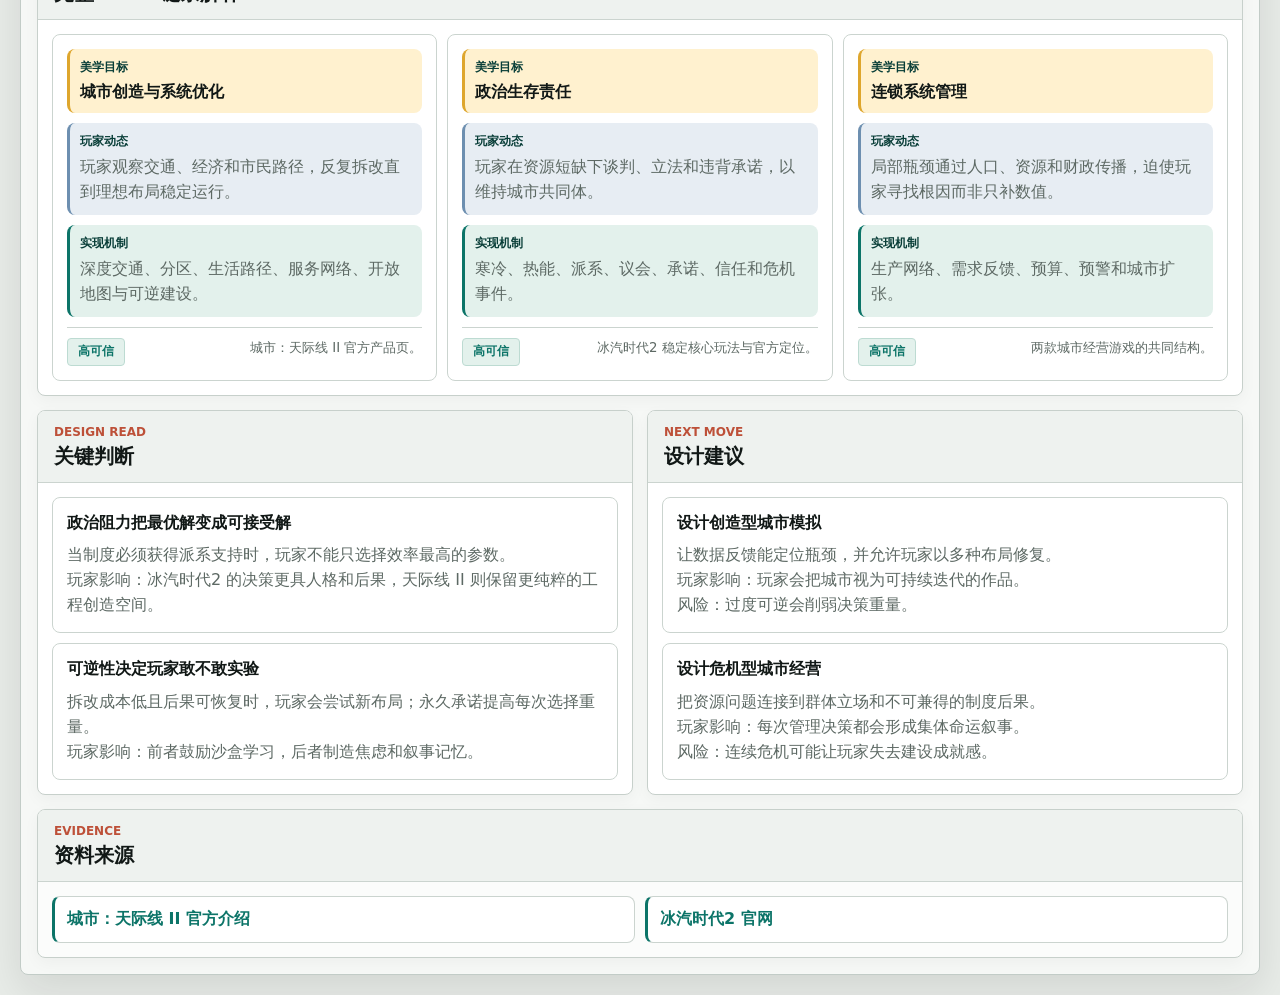
==== commit 121d388a: "Add five common genre MDA comparisons" ====
--- a/detail.html
+++ b/detail.html
@@ -27,6 +27,6 @@
       </article>
     </template>
 
-    <script src="./app.js?v=20260622-7"></script>
+    <script src="./app.js?v=20260623-1"></script>
   </body>
 </html>
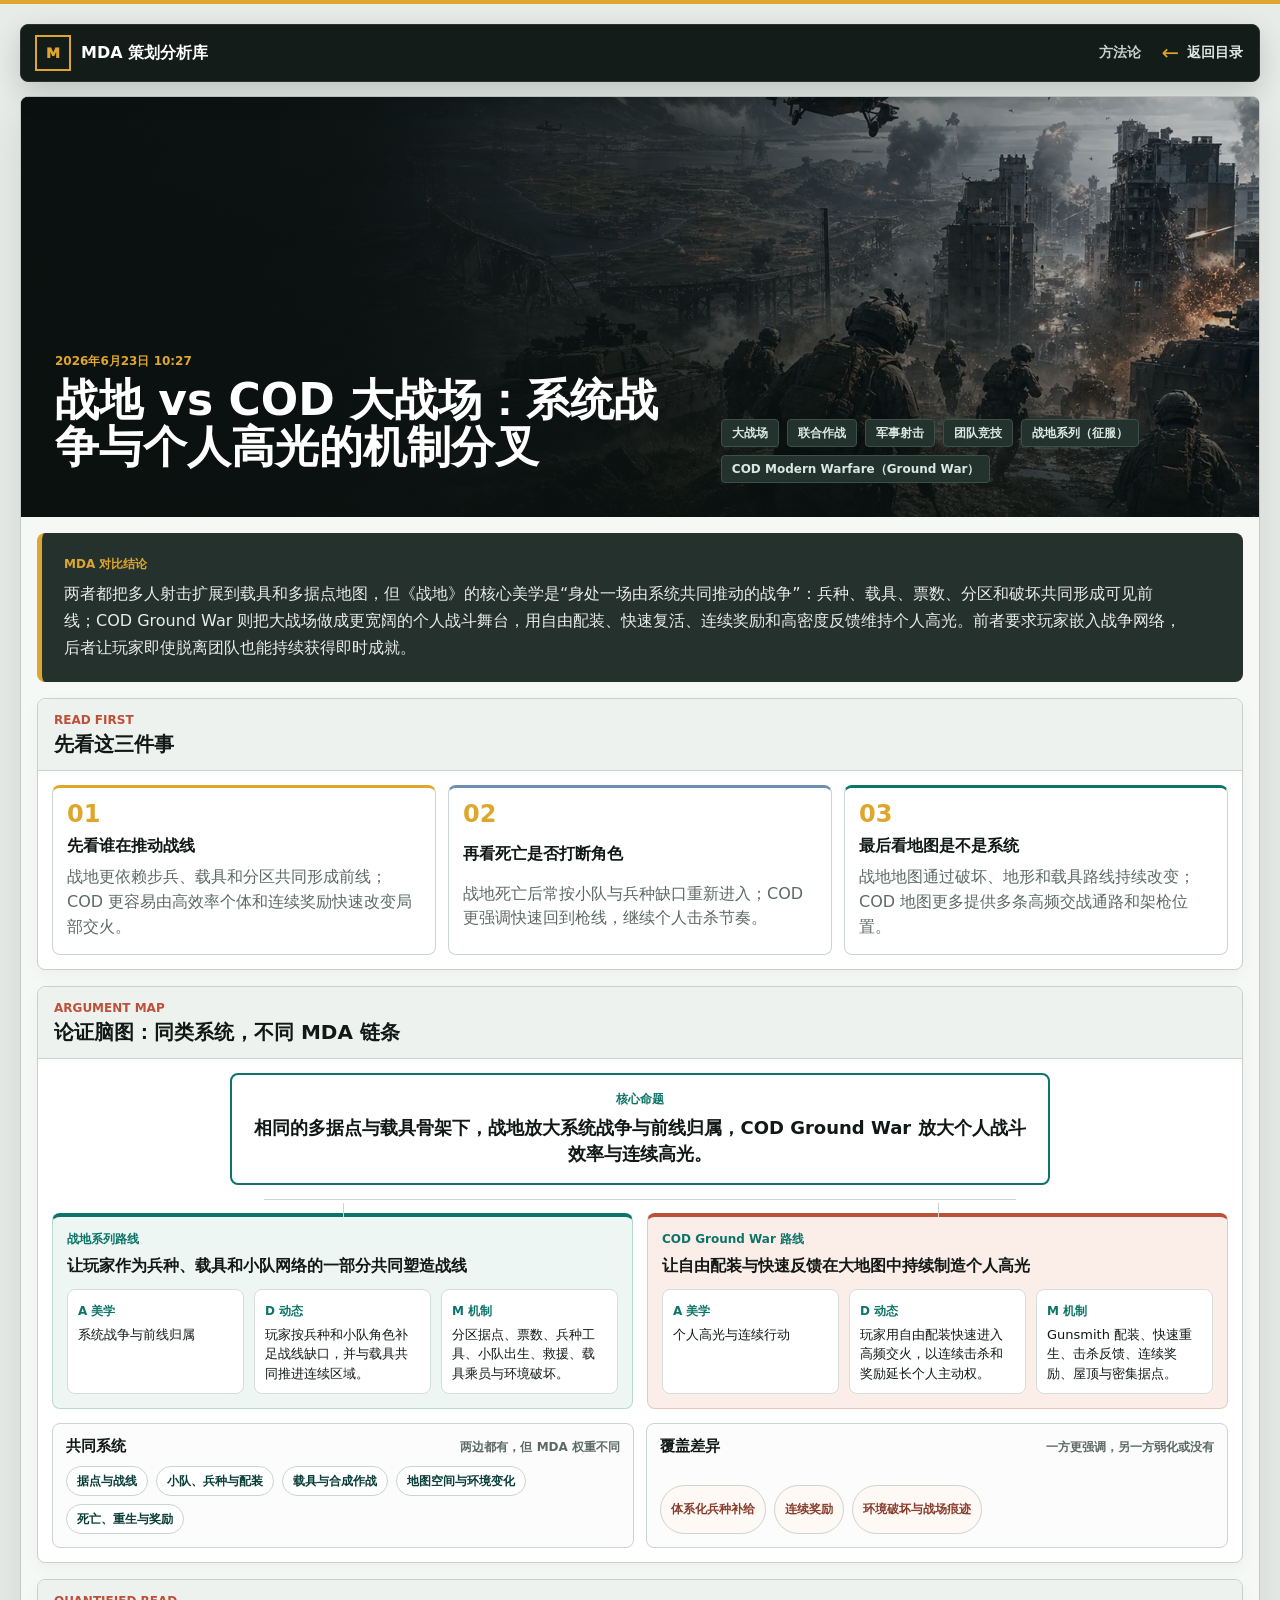
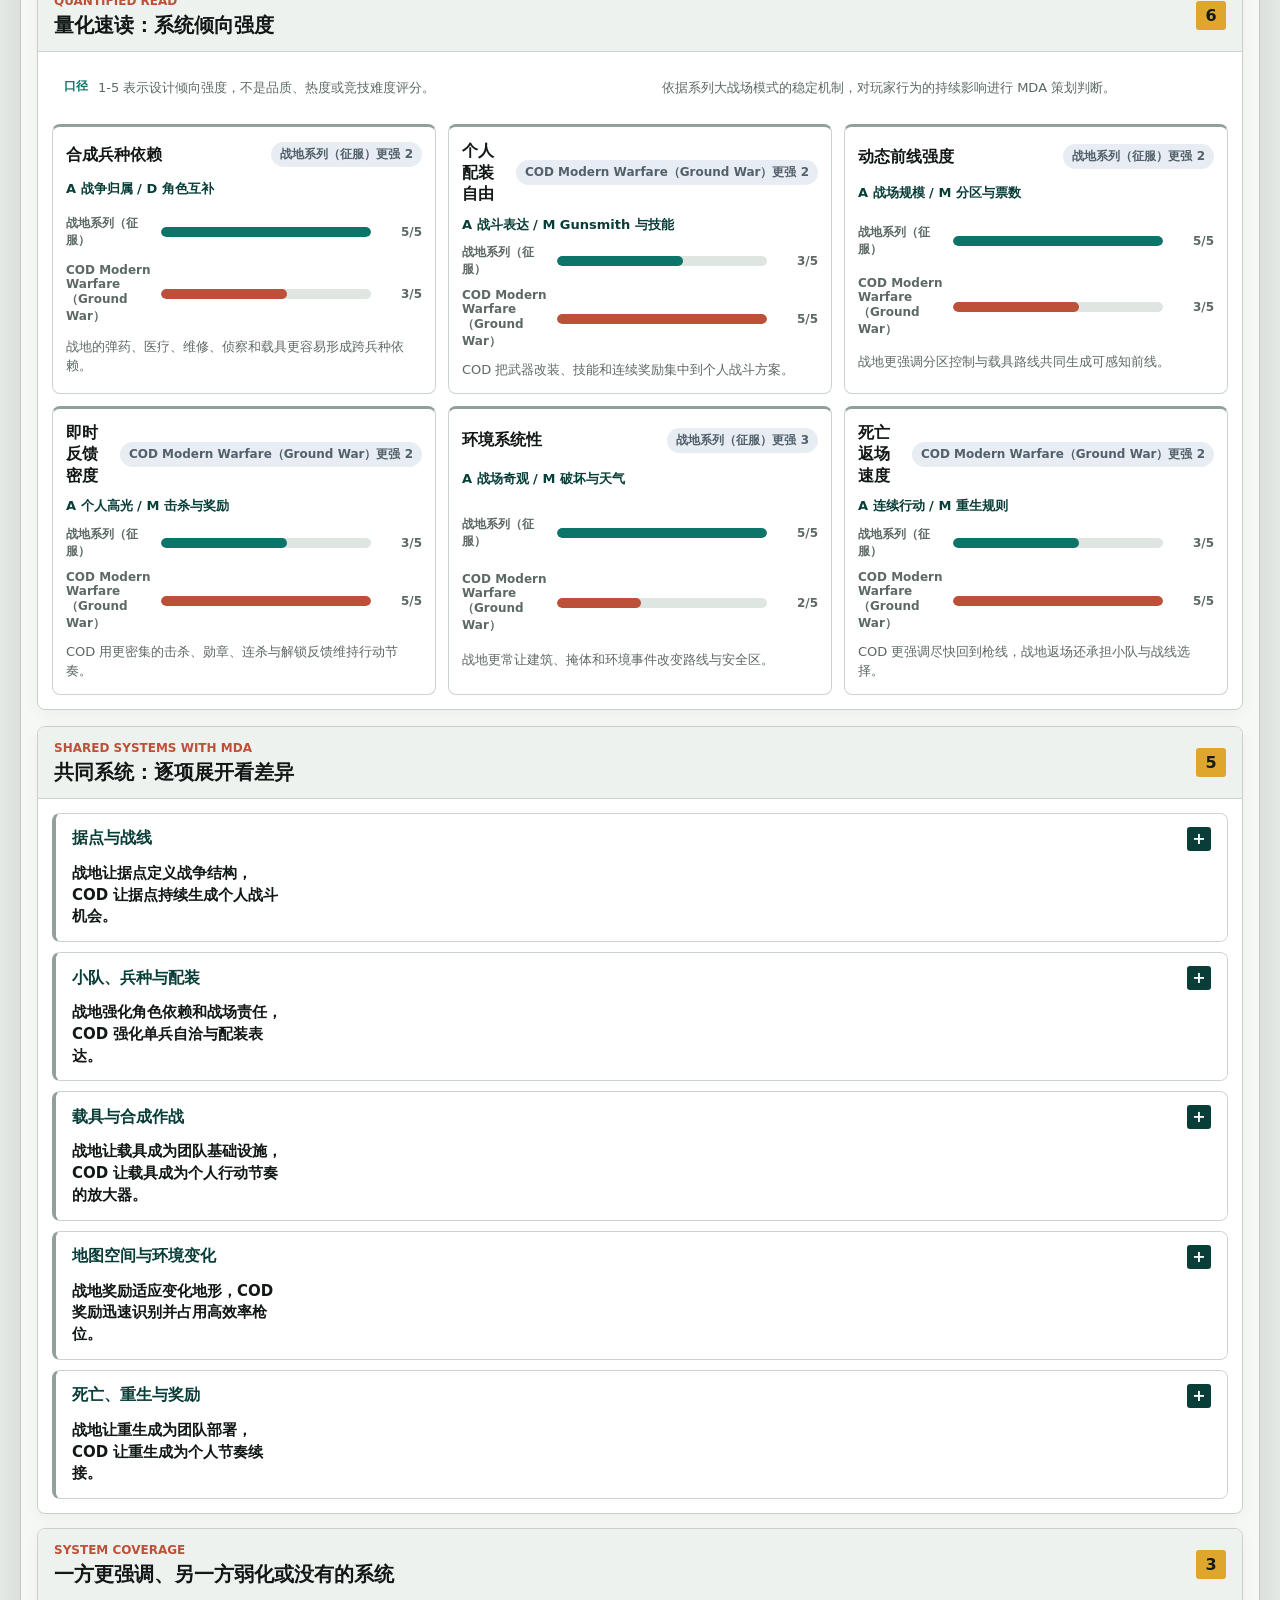
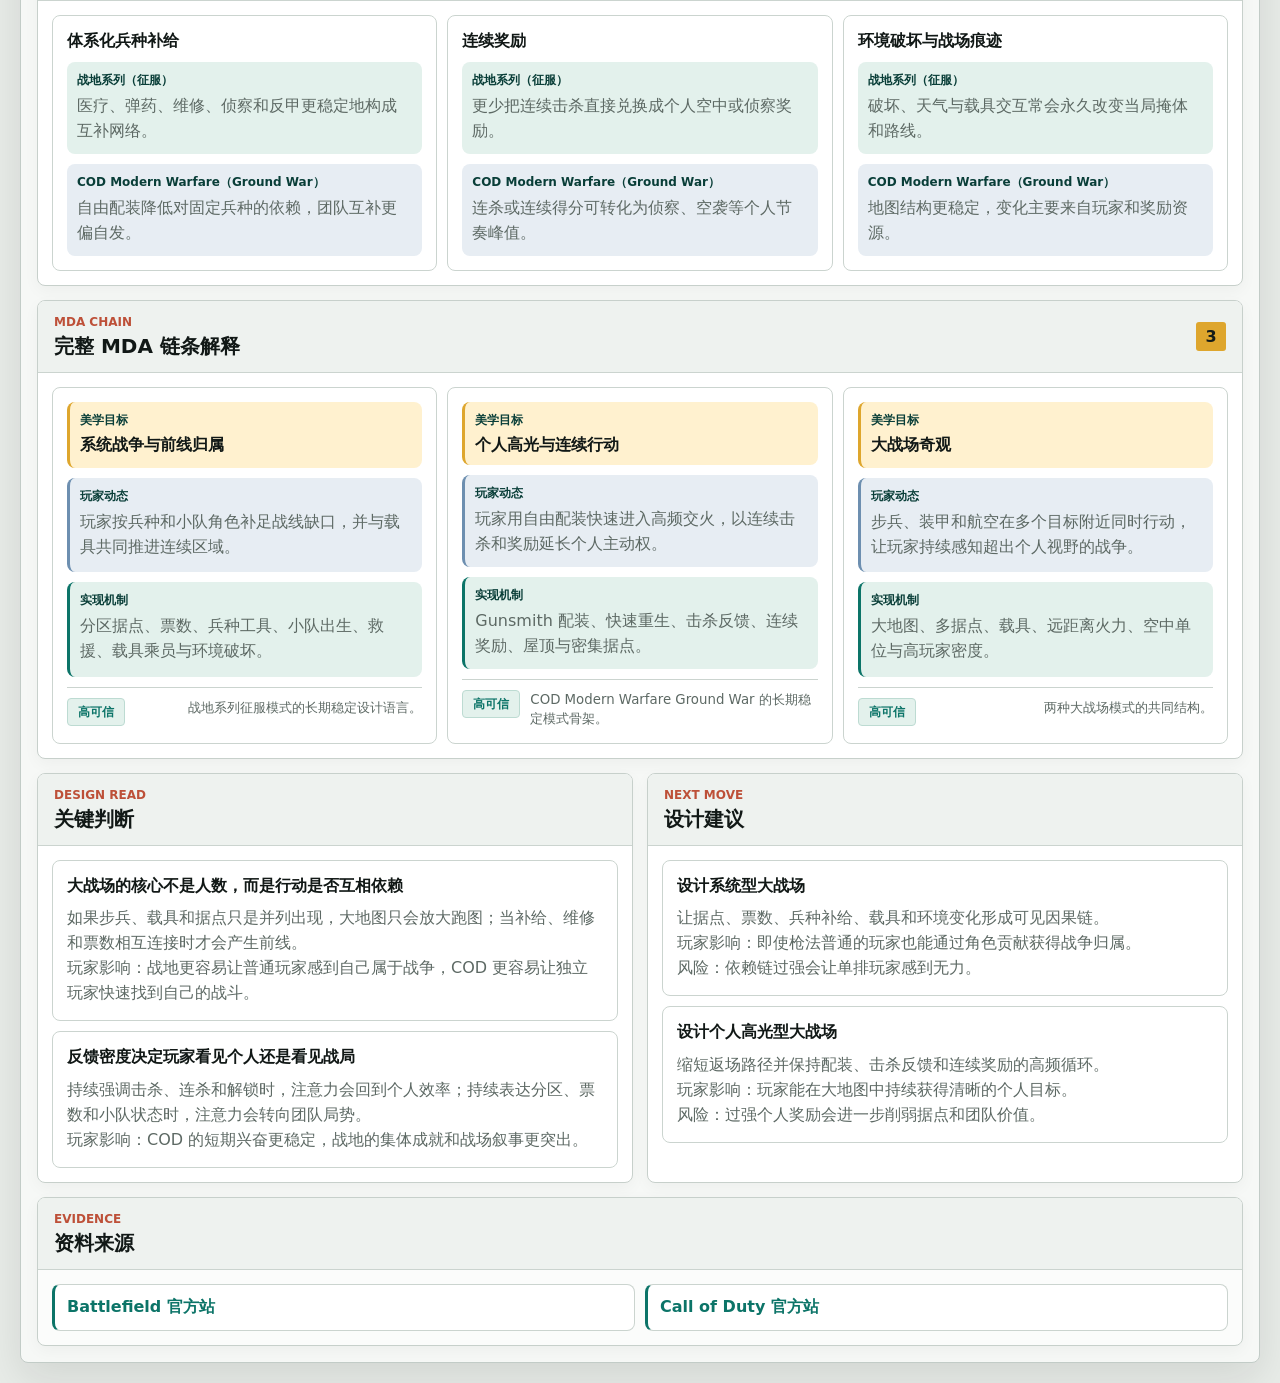
==== commit d05e34bc: "Add genre aesthetics atlas and large-scale shooter comparison" ====
--- a/detail.html
+++ b/detail.html
@@ -4,7 +4,7 @@
     <meta charset="utf-8" />
     <meta name="viewport" content="width=device-width, initial-scale=1" />
     <title>分析详情 - 游戏 MDA 策划分析库</title>
-    <link rel="stylesheet" href="./styles.css?v=20260622-10" />
+    <link rel="stylesheet" href="./styles.css?v=20260623-3" />
   </head>
   <body data-page="detail">
     <main class="page-shell detail-shell">
@@ -27,6 +27,6 @@
       </article>
     </template>
 
-    <script src="./app.js?v=20260623-1"></script>
+    <script src="./app.js?v=20260623-2"></script>
   </body>
 </html>
--- a/styles.css
+++ b/styles.css
@@ -2330,3 +2330,148 @@
   .workflow-list li,
   .quality-grid article { min-height: 0; }
 }
+
+/* Genre aesthetics atlas */
+.genre-cloud-section {
+  display: grid;
+  grid-template-columns: minmax(280px, 0.72fr) minmax(0, 1.28fr);
+  gap: 34px;
+  min-height: 390px;
+  margin-bottom: 16px;
+  border: 1px solid #2b3833;
+  padding: 30px;
+  color: #f5f8f6;
+  background: #17211e;
+  box-shadow: 0 14px 32px rgba(15, 24, 21, 0.12);
+}
+
+.genre-cloud-intro {
+  display: flex;
+  flex-direction: column;
+  justify-content: space-between;
+  border-right: 1px solid #394740;
+  padding-right: 30px;
+}
+
+.genre-cloud-intro h2 {
+  max-width: 430px;
+  color: #ffffff;
+  font-size: 32px;
+}
+
+.genre-cloud-intro > p:not(.eyebrow) {
+  max-width: 460px;
+  color: #b9c5c0;
+  line-height: 1.72;
+}
+
+.genre-cloud-intro .eyebrow { color: var(--amber); }
+
+.cloud-category-tabs,
+.cloud-track-tabs {
+  display: flex;
+  flex-wrap: wrap;
+  gap: 8px;
+}
+
+.cloud-tab,
+.cloud-track {
+  min-height: 36px;
+  border: 1px solid #46544e;
+  padding: 0 12px;
+  color: #c7d1cd;
+  font-weight: 850;
+  background: transparent;
+  cursor: pointer;
+}
+
+.cloud-tab:hover,
+.cloud-tab.active,
+.cloud-track:hover,
+.cloud-track.active {
+  border-color: var(--amber);
+  color: #151b1f;
+  background: var(--amber);
+}
+
+.genre-cloud-view {
+  display: grid;
+  grid-template-rows: auto minmax(220px, 1fr) auto;
+  min-width: 0;
+}
+
+.cloud-view-head {
+  display: flex;
+  align-items: flex-start;
+  justify-content: space-between;
+  gap: 18px;
+}
+
+.cloud-view-head > p {
+  max-width: 310px;
+  margin: 0;
+  color: #9eaca6;
+  font-size: 13px;
+  line-height: 1.5;
+  text-align: right;
+}
+
+.aesthetic-cloud {
+  display: flex;
+  flex-wrap: wrap;
+  align-content: center;
+  align-items: baseline;
+  justify-content: center;
+  gap: 10px 18px;
+  min-height: 250px;
+  padding: 24px 18px;
+}
+
+.cloud-word {
+  display: inline-flex;
+  align-items: flex-start;
+  gap: 5px;
+  color: #e0aa45;
+  font-size: var(--cloud-size, 20px);
+  line-height: 1;
+  white-space: nowrap;
+}
+
+.cloud-word[data-tone="1"] { color: #7eabd0; }
+.cloud-word[data-tone="2"] { color: #65baa3; }
+.cloud-word[data-tone="3"] { color: #df8069; }
+
+.cloud-word strong { font-weight: 900; }
+
+.cloud-word small {
+  color: #91a098;
+  font-size: 11px;
+  font-weight: 800;
+  line-height: 1;
+}
+
+.cloud-method {
+  margin: 0;
+  border-top: 1px solid #394740;
+  padding-top: 12px;
+  color: #84938c;
+  font-size: 12px;
+  line-height: 1.55;
+}
+
+@media (max-width: 900px) {
+  .genre-cloud-section { grid-template-columns: 1fr; }
+  .genre-cloud-intro { gap: 18px; border-right: 0; border-bottom: 1px solid #394740; padding-right: 0; padding-bottom: 24px; }
+}
+
+@media (max-width: 680px) {
+  .genre-cloud-section { gap: 20px; min-height: 0; padding: 18px; }
+  .genre-cloud-intro { gap: 12px; padding-bottom: 18px; }
+  .genre-cloud-intro h2 { font-size: 24px; }
+  .genre-cloud-intro > p:not(.eyebrow),
+  .cloud-method { display: none; }
+  .cloud-view-head { display: grid; }
+  .cloud-view-head > p { max-width: none; text-align: left; }
+  .aesthetic-cloud { min-height: 190px; gap: 12px 14px; padding: 16px 0 4px; }
+  .cloud-word { font-size: min(var(--cloud-size, 20px), 31px); }
+}
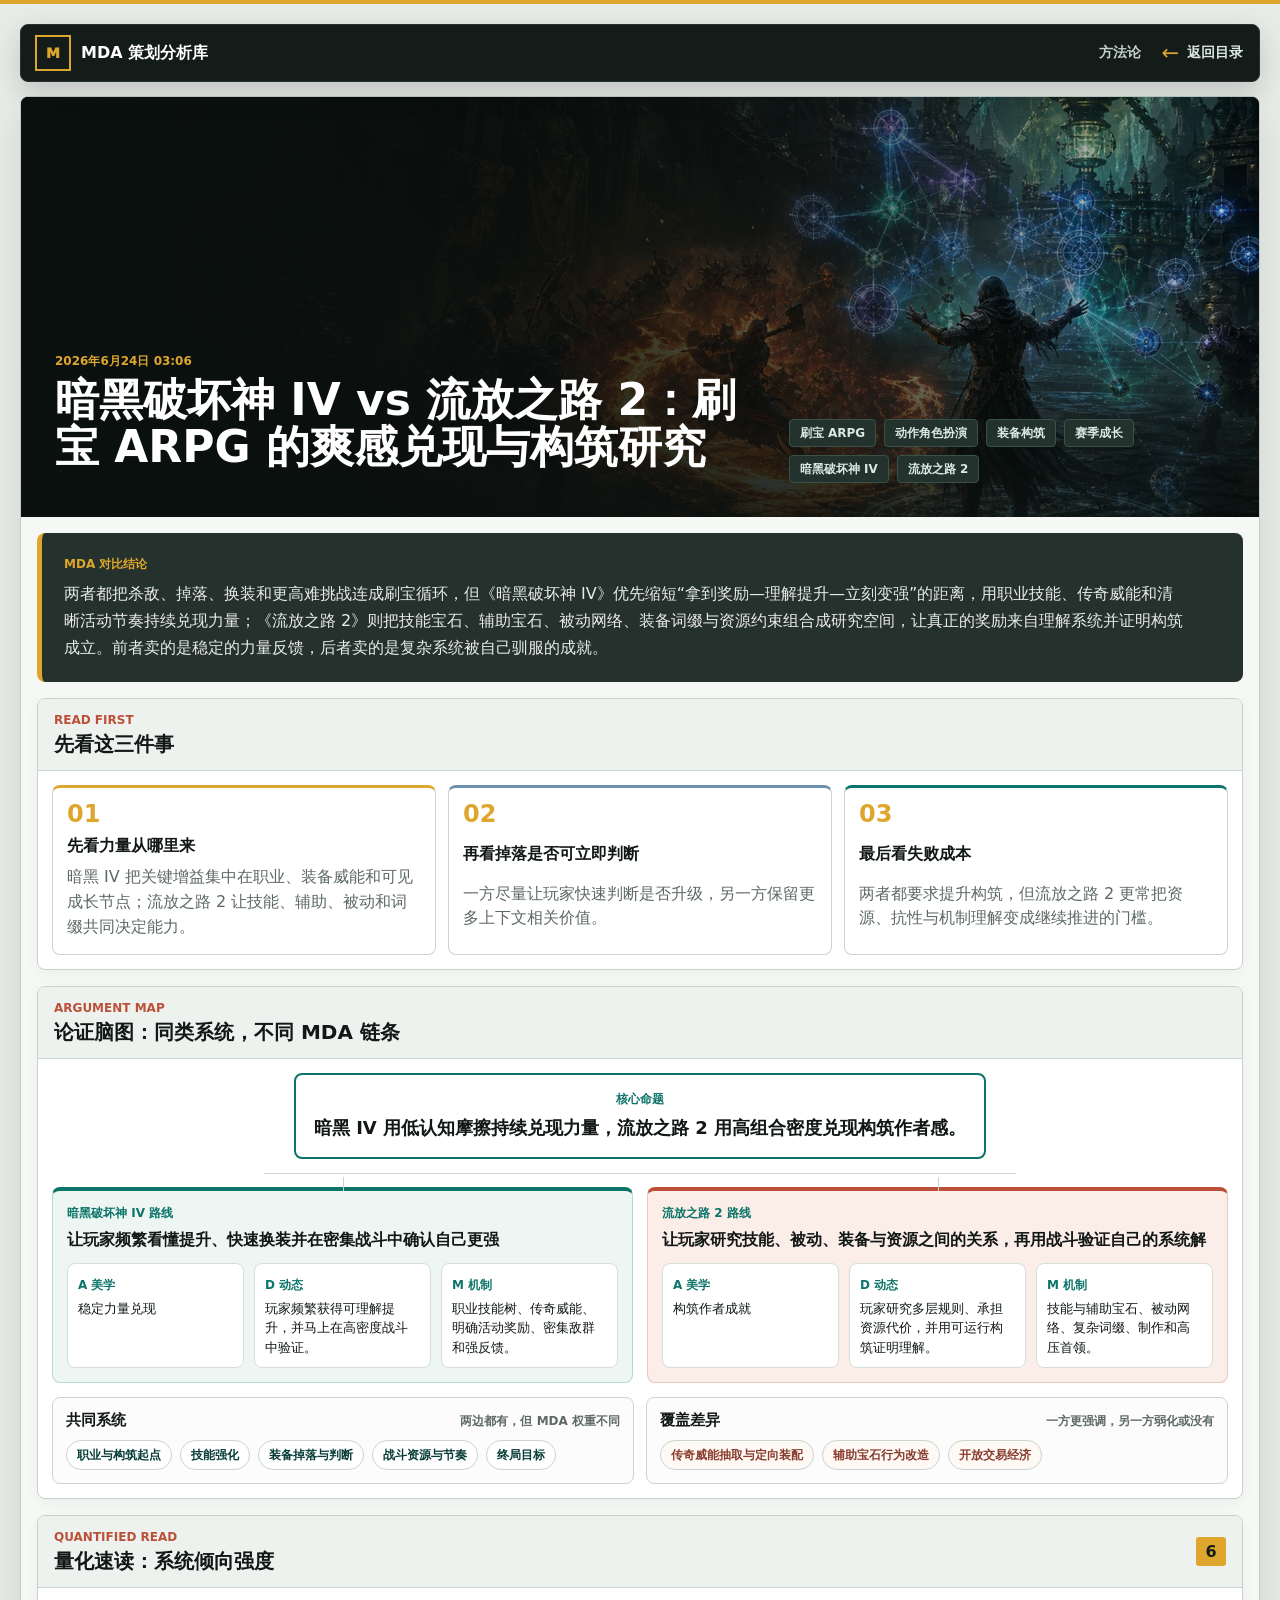
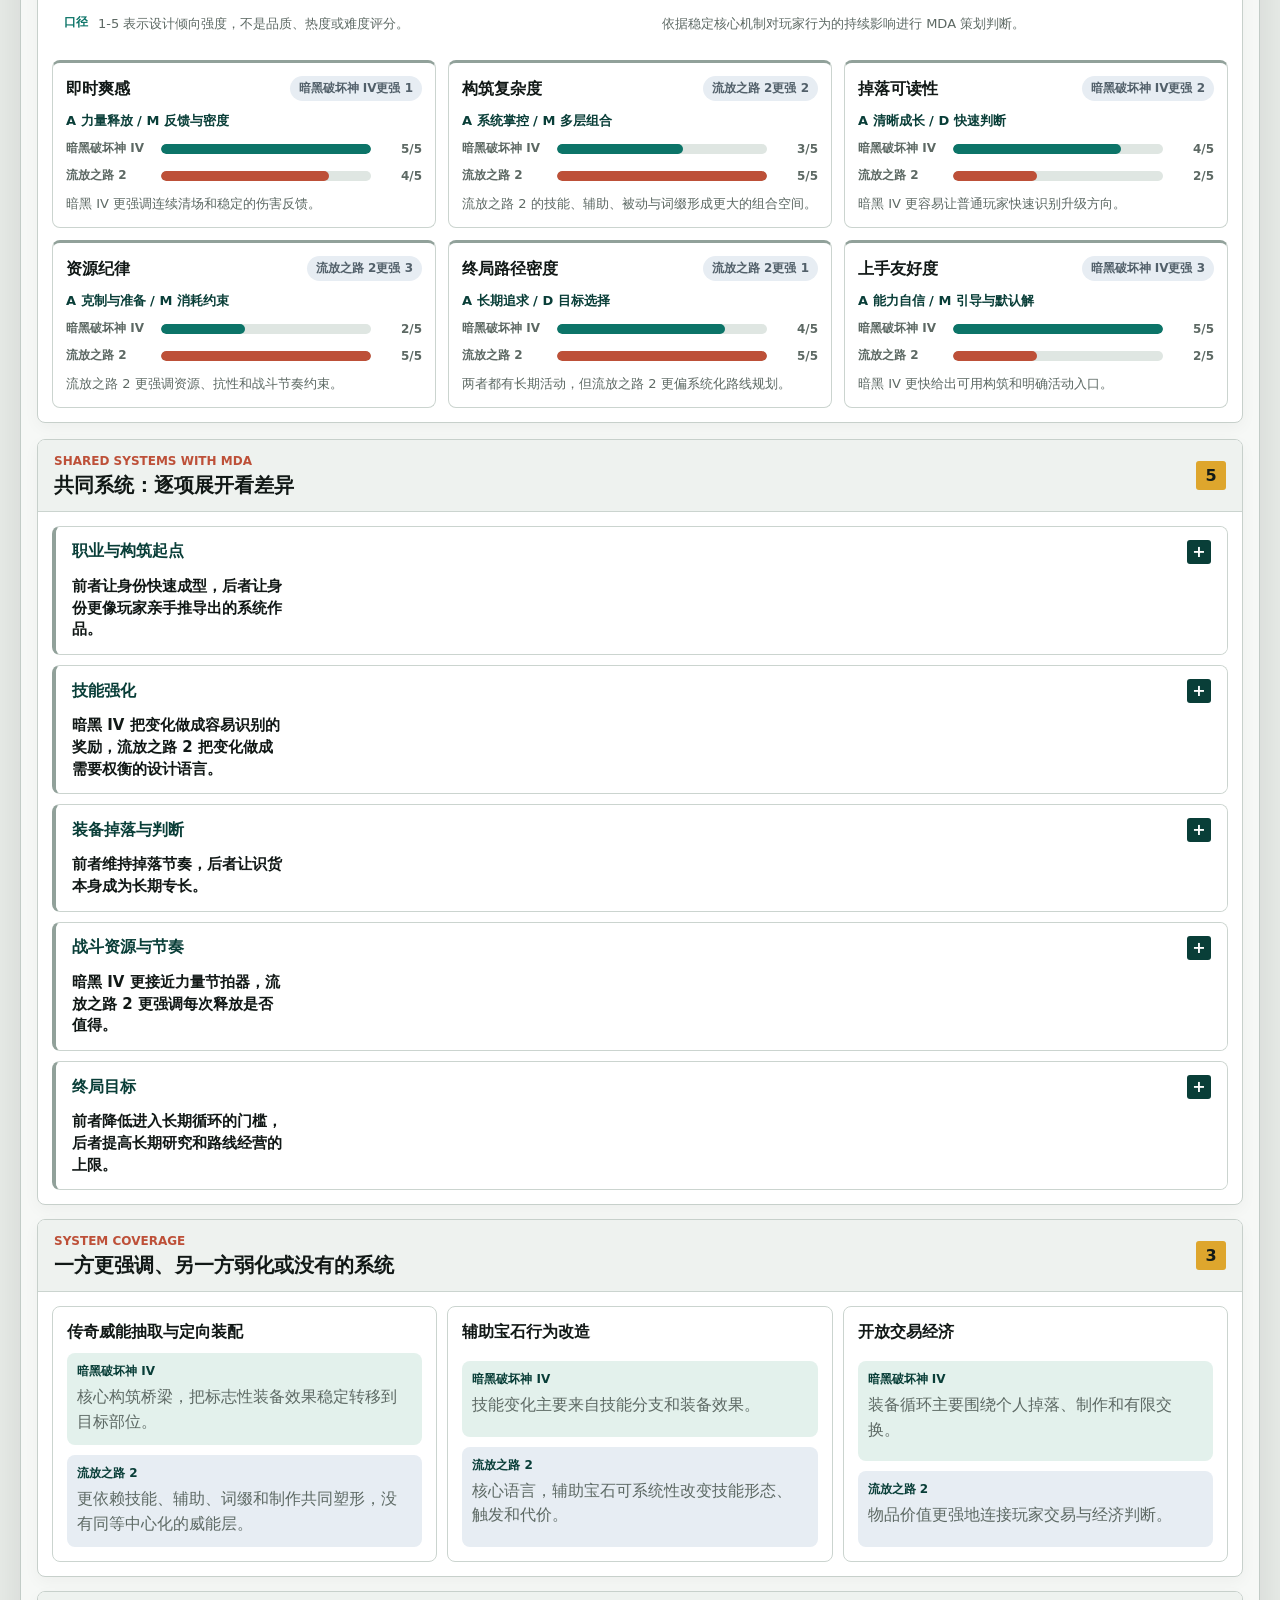
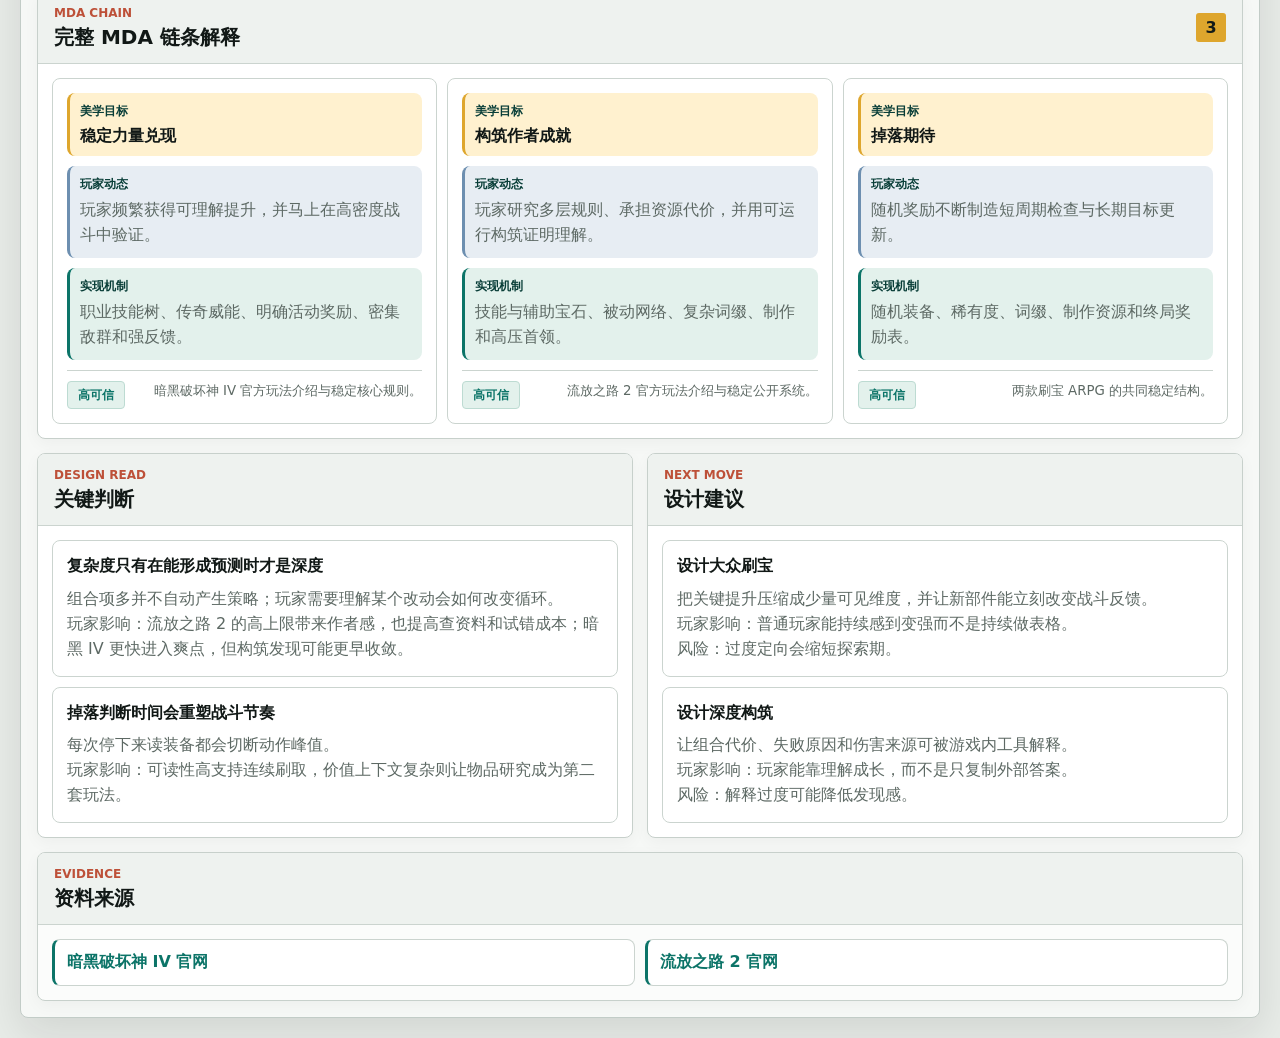
==== commit 61242c4a: "Add five common gameplay MDA comparisons" ====
--- a/detail.html
+++ b/detail.html
@@ -4,7 +4,7 @@
     <meta charset="utf-8" />
     <meta name="viewport" content="width=device-width, initial-scale=1" />
     <title>分析详情 - 游戏 MDA 策划分析库</title>
-    <link rel="stylesheet" href="./styles.css?v=20260623-3" />
+    <link rel="stylesheet" href="./styles.css?v=20260623-5" />
   </head>
   <body data-page="detail">
     <main class="page-shell detail-shell">
@@ -27,6 +27,6 @@
       </article>
     </template>
 
-    <script src="./app.js?v=20260623-2"></script>
+    <script src="./app.js?v=20260624-1"></script>
   </body>
 </html>
--- a/styles.css
+++ b/styles.css
@@ -1562,6 +1562,40 @@
 .genre-chip.active em {
   color: #17211e;
   background: var(--amber);
+}
+
+.genre-toggle {
+  display: inline-flex;
+  align-items: center;
+  justify-content: center;
+  gap: 8px;
+  min-height: 42px;
+  border: 1px dashed #8fa19a;
+  border-radius: var(--radius);
+  padding: 8px 14px;
+  color: var(--teal-dark);
+  font: inherit;
+  font-weight: 900;
+  background: #ffffff;
+  cursor: pointer;
+}
+
+.genre-toggle::after {
+  content: "↓";
+  color: var(--amber-dark);
+  font-size: 16px;
+}
+
+.genre-toggle[aria-expanded="true"]::after {
+  content: "↑";
+}
+
+.genre-toggle:hover,
+.genre-toggle:focus-visible {
+  border-color: var(--amber-dark);
+  color: var(--ink);
+  background: var(--amber-soft);
+  outline: none;
 }
 
 .section-heading {
@@ -2431,10 +2465,16 @@
   display: inline-flex;
   align-items: flex-start;
   gap: 5px;
+  border: 0;
+  padding: 3px 4px;
   color: #e0aa45;
+  font-family: inherit;
   font-size: var(--cloud-size, 20px);
   line-height: 1;
   white-space: nowrap;
+  background: transparent;
+  cursor: pointer;
+  transition: color 150ms ease, transform 150ms ease, background 150ms ease;
 }
 
 .cloud-word[data-tone="1"] { color: #7eabd0; }
@@ -2448,6 +2488,48 @@
   font-size: 11px;
   font-weight: 800;
   line-height: 1;
+}
+
+.cloud-word:hover,
+.cloud-word:focus-visible {
+  border-radius: 4px;
+  color: #151b1f;
+  background: var(--amber);
+  outline: none;
+  transform: translateY(-2px);
+}
+
+.cloud-word:hover small,
+.cloud-word:focus-visible small {
+  color: #39413e;
+}
+
+.result-meta {
+  display: flex;
+  align-items: center;
+  justify-content: flex-end;
+  gap: 10px;
+}
+
+.result-meta p { margin: 0; }
+
+#clearCloudFilter {
+  border: 1px solid var(--line);
+  border-radius: var(--radius);
+  padding: 7px 10px;
+  color: var(--teal-dark);
+  font: inherit;
+  font-size: 12px;
+  font-weight: 900;
+  background: #ffffff;
+  cursor: pointer;
+}
+
+#clearCloudFilter:hover,
+#clearCloudFilter:focus-visible {
+  border-color: var(--amber-dark);
+  background: var(--amber-soft);
+  outline: none;
 }
 
 .cloud-method {
@@ -2474,4 +2556,5 @@
   .cloud-view-head > p { max-width: none; text-align: left; }
   .aesthetic-cloud { min-height: 190px; gap: 12px 14px; padding: 16px 0 4px; }
   .cloud-word { font-size: min(var(--cloud-size, 20px), 31px); }
-}
+  .result-meta { align-items: flex-end; flex-direction: column; gap: 6px; }
+}
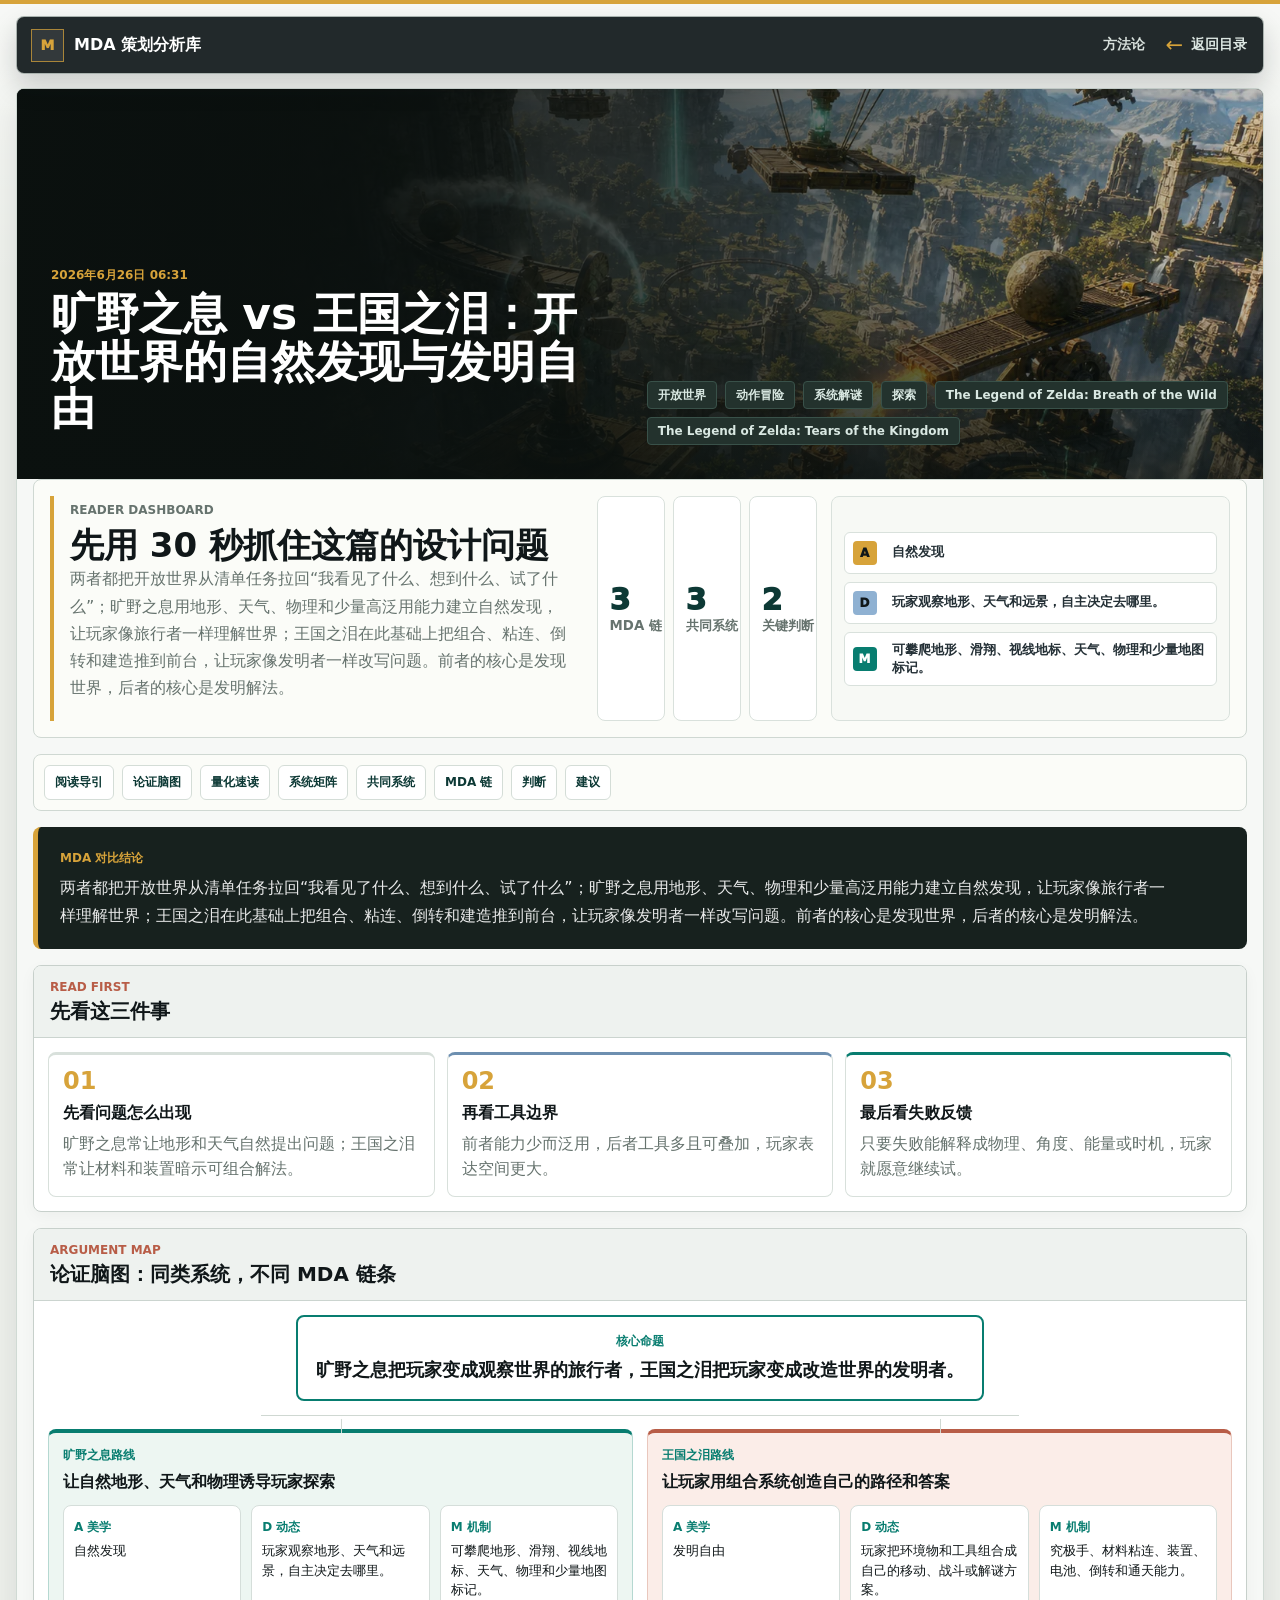
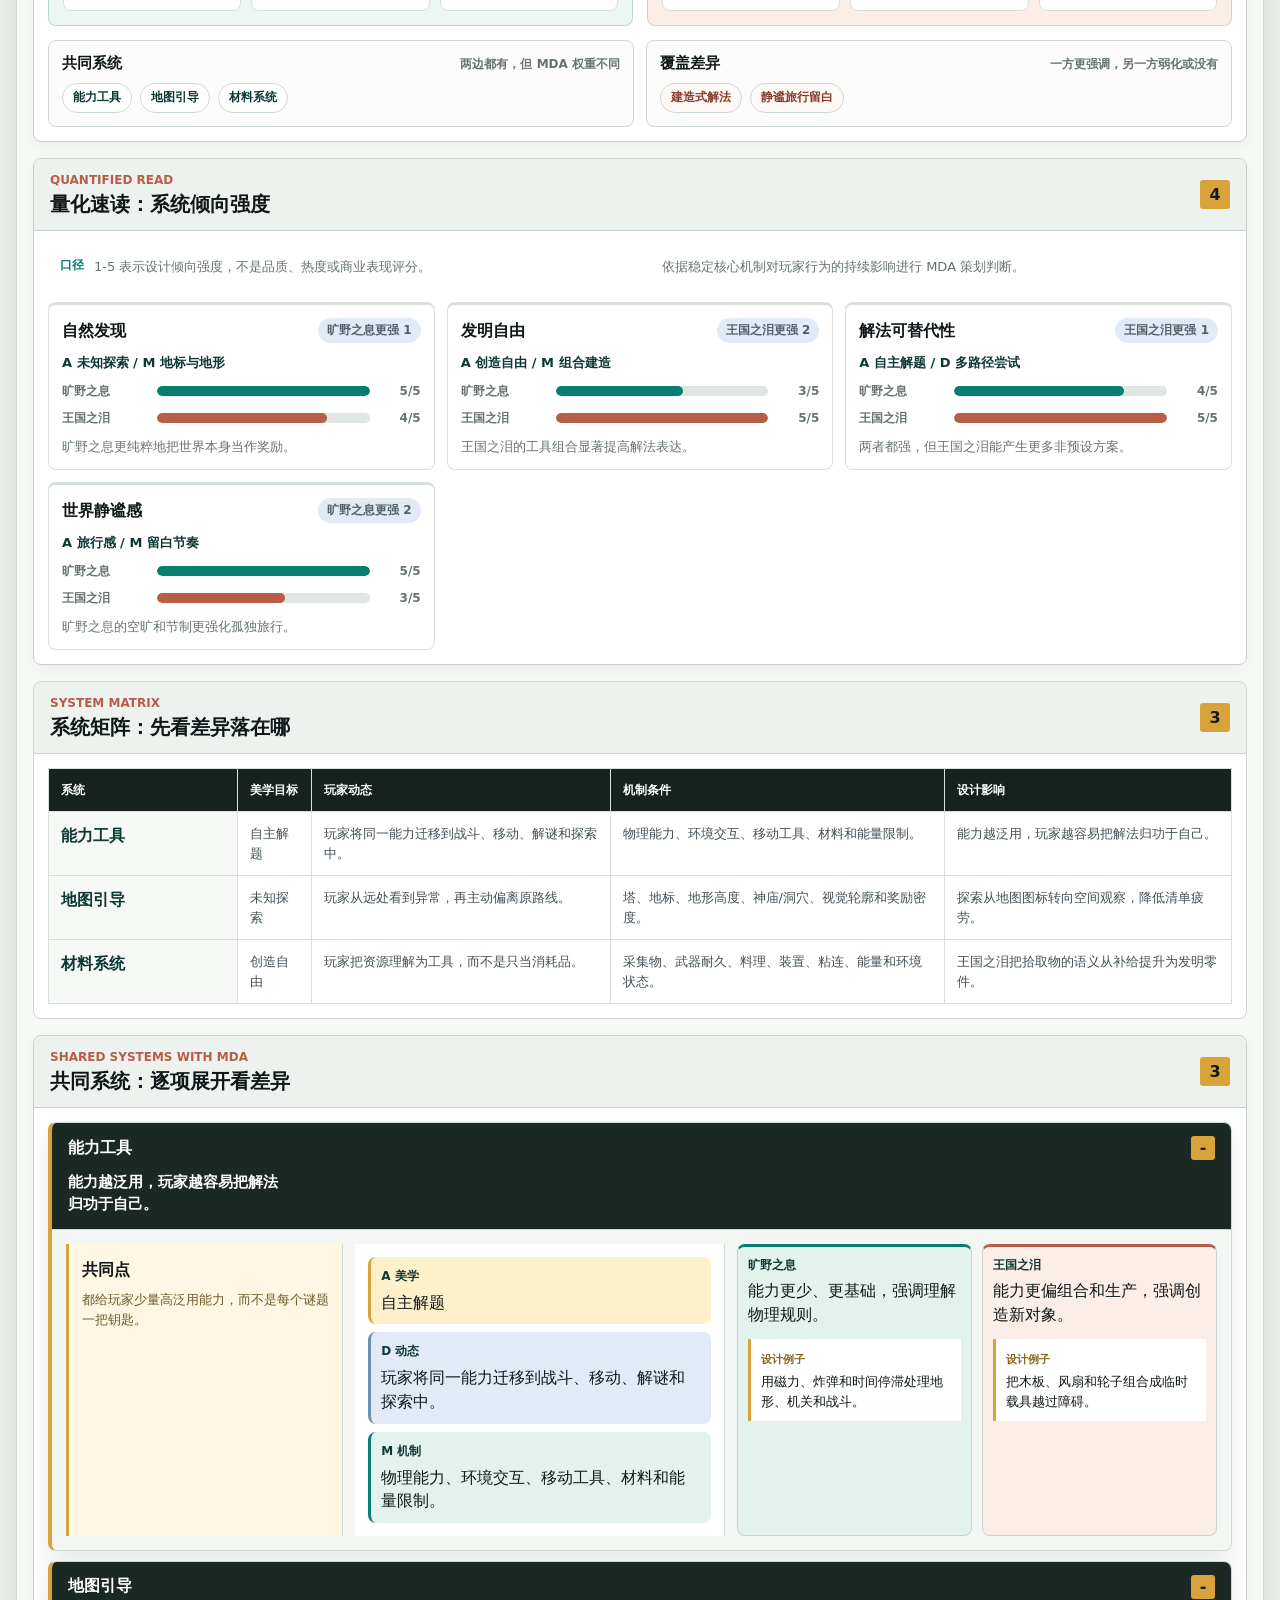
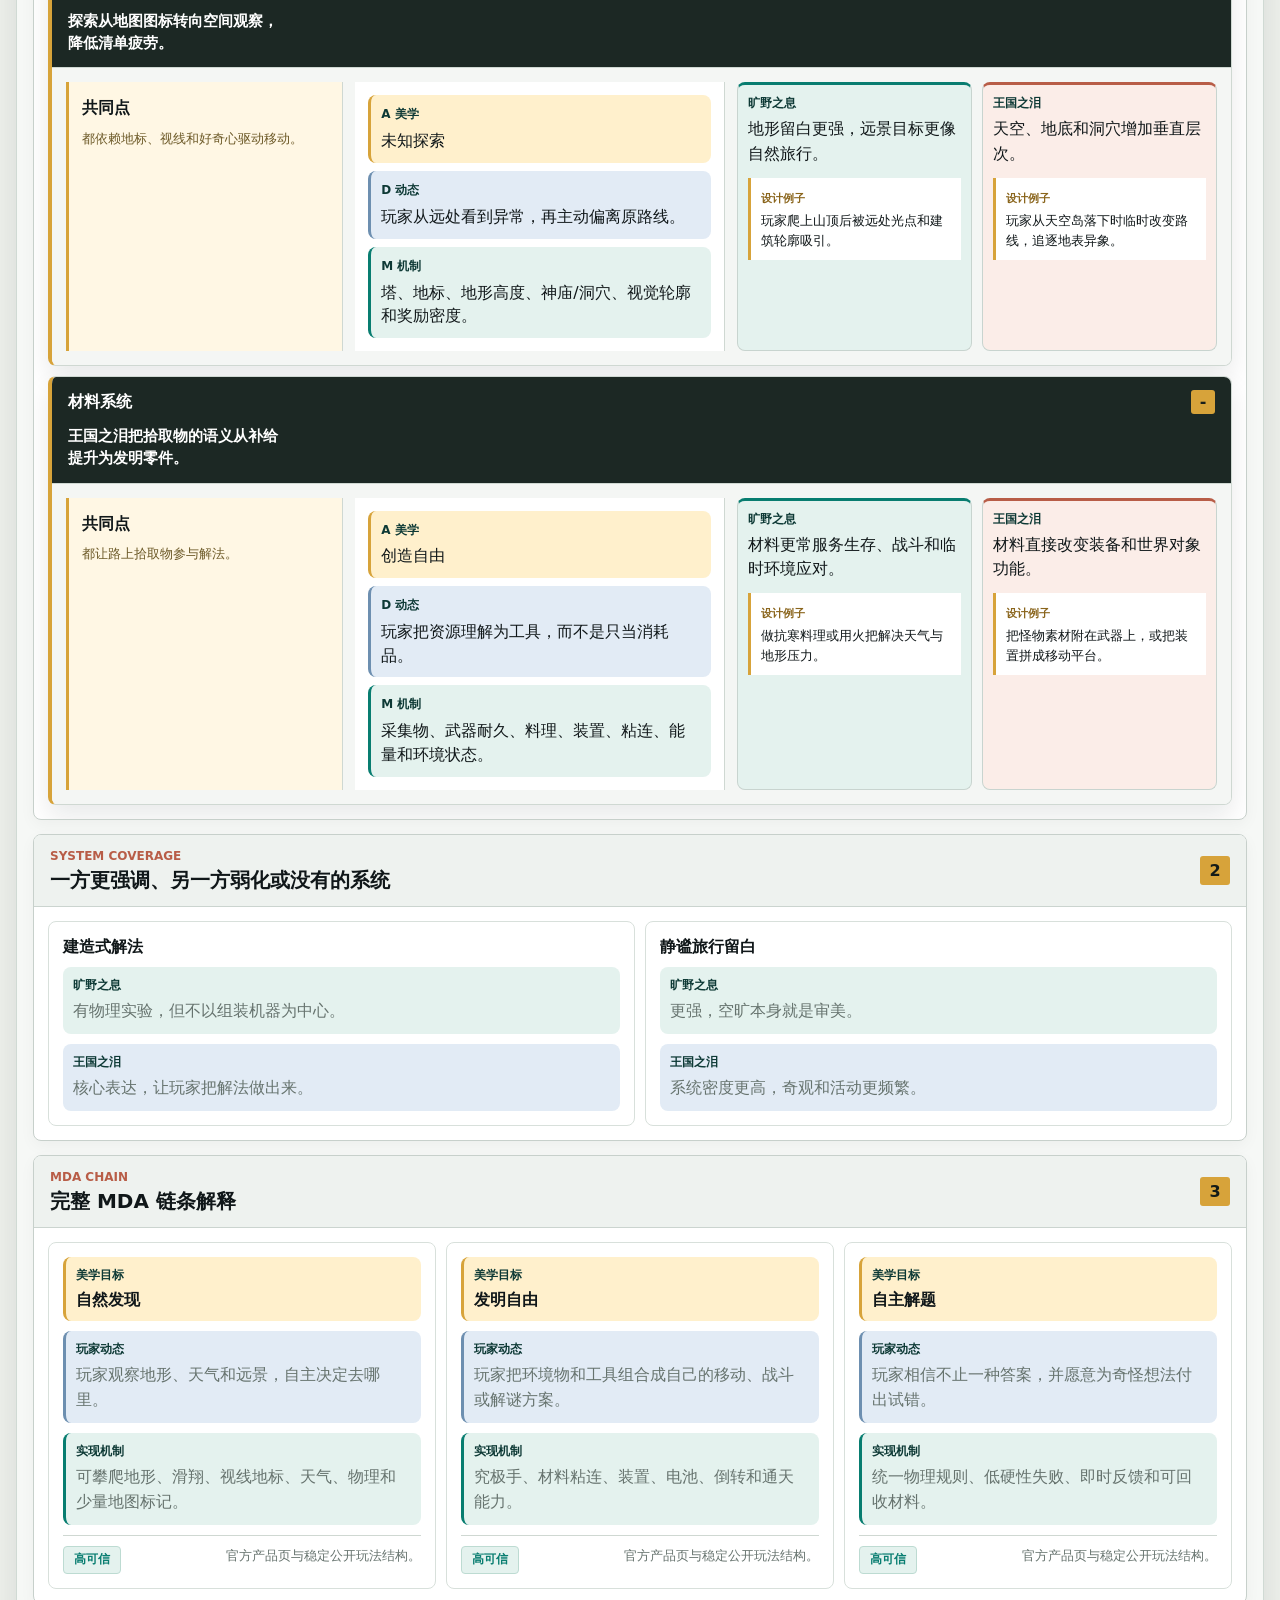
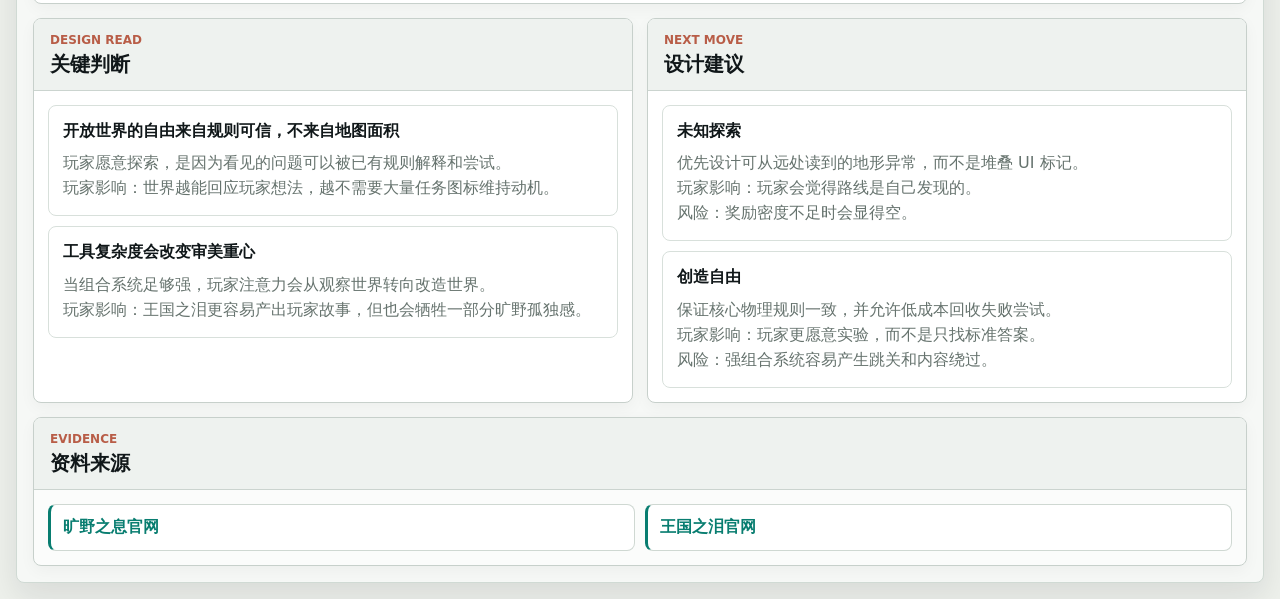
==== commit 478cf57c: "Redesign MDA dashboard presentation" ====
--- a/detail.html
+++ b/detail.html
@@ -4,7 +4,7 @@
     <meta charset="utf-8" />
     <meta name="viewport" content="width=device-width, initial-scale=1" />
     <title>分析详情 - 游戏 MDA 策划分析库</title>
-    <link rel="stylesheet" href="./styles.css?v=20260623-5" />
+    <link rel="stylesheet" href="./styles.css?v=20260626-redesign-1" />
   </head>
   <body data-page="detail">
     <main class="page-shell detail-shell">
@@ -27,6 +27,6 @@
       </article>
     </template>
 
-    <script src="./app.js?v=20260624-1"></script>
+    <script src="./app.js?v=20260626-redesign-1"></script>
   </body>
 </html>
--- a/styles.css
+++ b/styles.css
@@ -2558,3 +2558,724 @@
   .cloud-word { font-size: min(var(--cloud-size, 20px), 31px); }
   .result-meta { align-items: flex-end; flex-direction: column; gap: 6px; }
 }
+
+/* 2026-06 redesign: editorial library layout */
+:root {
+  --bg: #eef1ec;
+  --panel: #fbfcf8;
+  --ink: #101719;
+  --muted: #66736e;
+  --line: #cfd8d2;
+  --teal: #087d70;
+  --teal-dark: #0d3935;
+  --amber: #d7a33a;
+  --rust: #b85d47;
+  --blue: #446f9c;
+  --green-soft: #e4f2ee;
+  --amber-soft: #fff0cc;
+  --rust-soft: #f9e4dd;
+  --blue-soft: #e2ebf5;
+  --shadow: 0 12px 26px rgba(16, 23, 25, 0.08);
+  --radius: 8px;
+}
+
+html {
+  scroll-behavior: smooth;
+}
+
+body {
+  background:
+    linear-gradient(180deg, rgba(255, 255, 255, 0.55) 0%, rgba(238, 241, 236, 0) 280px),
+    var(--bg);
+}
+
+.page-shell {
+  width: min(1400px, 100%);
+  padding: 16px;
+}
+
+.topbar {
+  position: sticky;
+  top: 10px;
+  z-index: 20;
+  border-color: rgba(207, 216, 210, 0.78);
+  background: rgba(16, 23, 25, 0.92);
+  box-shadow: 0 12px 26px rgba(16, 23, 25, 0.18);
+  backdrop-filter: blur(14px);
+}
+
+.brand {
+  display: inline-flex;
+  align-items: center;
+  gap: 10px;
+  color: #ffffff;
+}
+
+.brand::before {
+  content: "M";
+  display: inline-grid;
+  place-items: center;
+  width: 31px;
+  height: 31px;
+  border: 1px solid rgba(215, 163, 58, 0.72);
+  color: var(--amber);
+  font-weight: 950;
+  background: rgba(255, 255, 255, 0.08);
+}
+
+.nav-link {
+  color: #d7dfdb;
+}
+
+.nav-link:hover,
+.nav-link.active {
+  color: #ffffff;
+}
+
+.topbar button,
+.primary-link,
+.secondary-link,
+.pagination button {
+  min-height: 40px;
+  border-radius: var(--radius);
+  text-decoration: none;
+}
+
+.primary-link {
+  border: 1px solid var(--teal);
+  color: #ffffff;
+  background: var(--teal);
+  box-shadow: 0 8px 18px rgba(8, 125, 112, 0.18);
+}
+
+.secondary-link {
+  display: inline-flex;
+  align-items: center;
+  justify-content: center;
+  border: 1px solid rgba(16, 23, 25, 0.22);
+  padding: 0 14px;
+  color: var(--teal-dark);
+  font-weight: 900;
+  background: rgba(255, 255, 255, 0.76);
+}
+
+.primary-link:hover,
+.secondary-link:hover,
+.topbar button:hover,
+.pagination button:hover {
+  transform: translateY(-1px);
+}
+
+.home-hero {
+  position: relative;
+  grid-template-columns: minmax(0, 1.05fr) minmax(360px, 0.72fr);
+  min-height: 440px;
+  border: 1px solid #202a27;
+  padding: 40px;
+  color: #ffffff;
+  background-position: center;
+  box-shadow: 0 18px 42px rgba(16, 23, 25, 0.18);
+}
+
+.home-hero h1 {
+  max-width: 680px;
+  color: #ffffff;
+  font-size: clamp(40px, 6vw, 72px);
+}
+
+.home-hero > *,
+.featured-analysis > *,
+.library-toolbar > *,
+.detail-dashboard > *,
+.genre-cloud-section > *,
+.record-card > *,
+.record-card-body > * {
+  min-width: 0;
+}
+
+.home-hero h1,
+.home-hero p,
+.featured-copy h2,
+.featured-copy p,
+.record-card h3,
+.record-card p,
+.record-header h1,
+.dashboard-summary p {
+  overflow-wrap: anywhere;
+}
+
+.home-hero > div > p:not(.eyebrow) {
+  max-width: 650px;
+  color: #d7dfdb;
+  font-size: 17px;
+}
+
+.hero-actions,
+.featured-actions {
+  display: flex;
+  flex-wrap: wrap;
+  gap: 10px;
+  margin-top: 24px;
+}
+
+.method-strip {
+  align-self: end;
+  grid-template-columns: 1fr;
+}
+
+.method-strip article {
+  min-height: 0;
+  border: 1px solid rgba(255, 255, 255, 0.14);
+  background: rgba(255, 255, 255, 0.1);
+  backdrop-filter: blur(8px);
+}
+
+.method-strip span {
+  border-radius: 4px;
+  color: #111815;
+  background: var(--amber);
+}
+
+.method-strip strong {
+  color: #ffffff;
+}
+
+.method-strip p {
+  color: #c7d1cc;
+}
+
+.featured-analysis {
+  display: grid;
+  grid-template-columns: minmax(0, 0.92fr) minmax(360px, 1.08fr);
+  gap: 18px;
+  margin-bottom: 16px;
+  border: 1px solid var(--line);
+  border-radius: var(--radius);
+  padding: 18px;
+  background: var(--panel);
+  box-shadow: var(--shadow);
+}
+
+.featured-copy {
+  display: grid;
+  align-content: center;
+  min-height: 280px;
+  border-left: 4px solid var(--amber);
+  padding: 12px 18px;
+}
+
+.featured-copy h2 {
+  max-width: 780px;
+  font-size: clamp(26px, 3.4vw, 42px);
+}
+
+.featured-copy p {
+  max-width: 760px;
+  color: var(--muted);
+  line-height: 1.75;
+}
+
+.featured-map {
+  display: grid;
+  align-content: center;
+  gap: 12px;
+  min-height: 280px;
+  border: 1px solid #d9e1dc;
+  border-radius: var(--radius);
+  padding: 16px;
+  background: #f6f8f4;
+}
+
+.featured-meta,
+.system-chip-row {
+  display: flex;
+  flex-wrap: wrap;
+  gap: 8px;
+}
+
+.featured-meta span,
+.system-chip-row span {
+  display: inline-flex;
+  align-items: center;
+  min-height: 30px;
+  border: 1px solid #d5dfd9;
+  border-radius: 4px;
+  padding: 0 9px;
+  color: var(--teal-dark);
+  font-size: 12px;
+  font-weight: 900;
+  background: #ffffff;
+}
+
+.system-chip-row.small span {
+  min-height: 26px;
+  font-size: 11px;
+}
+
+.library-toolbar {
+  position: sticky;
+  top: 84px;
+  z-index: 10;
+  grid-template-columns: minmax(260px, 0.7fr) minmax(280px, 0.8fr) minmax(320px, 1fr);
+  align-items: center;
+  border-color: rgba(207, 216, 210, 0.84);
+  background: rgba(251, 252, 248, 0.94);
+  box-shadow: 0 10px 24px rgba(16, 23, 25, 0.1);
+  backdrop-filter: blur(14px);
+}
+
+.toolbar-copy h2 {
+  font-size: 21px;
+}
+
+.stats-strip div {
+  border: 1px solid #d9e1dc;
+  background: #ffffff;
+}
+
+.search-row input {
+  min-height: 48px;
+  background: #ffffff;
+}
+
+.genre-chips {
+  grid-column: 1 / -1;
+}
+
+.genre-chip {
+  border-radius: 6px;
+  background: #ffffff;
+}
+
+.genre-chip.active {
+  border-color: var(--amber);
+  background: var(--amber-soft);
+}
+
+.genre-toggle {
+  min-height: 44px;
+  border: 1px solid var(--teal);
+  border-radius: 6px;
+  padding: 0 14px;
+  color: var(--teal-dark);
+  font-weight: 900;
+  background: #ffffff;
+  cursor: pointer;
+}
+
+.record-cards {
+  grid-template-columns: repeat(auto-fit, minmax(340px, 1fr));
+  gap: 16px;
+}
+
+.record-card {
+  border-color: #d5ded8;
+  box-shadow: 0 10px 22px rgba(16, 23, 25, 0.08);
+  transition: transform 180ms ease, box-shadow 180ms ease, border-color 180ms ease;
+}
+
+.record-card:hover {
+  border-color: var(--teal);
+  box-shadow: 0 16px 34px rgba(16, 23, 25, 0.14);
+}
+
+.record-card h3 {
+  font-size: 20px;
+}
+
+.card-route {
+  display: grid;
+  grid-template-columns: 26px minmax(0, 1fr);
+  gap: 6px 9px;
+  border: 1px solid #d9e1dc;
+  border-radius: var(--radius);
+  padding: 10px;
+  background: #f7f9f5;
+}
+
+.card-route span,
+.mini-mda-route span {
+  display: inline-grid;
+  place-items: center;
+  width: 24px;
+  height: 24px;
+  border-radius: 4px;
+  color: #101719;
+  font-size: 12px;
+  font-weight: 950;
+  background: var(--amber);
+}
+
+.card-route strong {
+  align-self: center;
+  min-width: 0;
+  color: #283236;
+  font-size: 12px;
+  line-height: 1.35;
+}
+
+.record-card-body {
+  gap: 13px;
+}
+
+.tag {
+  border-radius: 4px;
+}
+
+.detail-shell {
+  width: min(1500px, 100%);
+}
+
+.analysis-record {
+  border-color: #d0dad4;
+  box-shadow: 0 14px 34px rgba(16, 23, 25, 0.1);
+}
+
+.record-header {
+  min-height: 390px;
+}
+
+.record-header-content {
+  min-height: 390px;
+}
+
+.detail-dashboard,
+.detail-nav,
+.system-matrix-section {
+  margin: 0 16px 16px;
+  border: 1px solid var(--line);
+  border-radius: var(--radius);
+  background: #ffffff;
+  overflow: hidden;
+}
+
+.detail-dashboard {
+  display: grid;
+  grid-template-columns: minmax(0, 1.2fr) minmax(220px, 0.45fr) minmax(320px, 0.9fr);
+  gap: 14px;
+  padding: 16px;
+  background: var(--panel);
+}
+
+.dashboard-summary {
+  border-left: 4px solid var(--amber);
+  padding: 4px 16px;
+}
+
+.dashboard-summary h2 {
+  max-width: 720px;
+}
+
+.dashboard-summary p {
+  max-width: 780px;
+  color: var(--muted);
+  line-height: 1.7;
+}
+
+.dashboard-metrics {
+  display: grid;
+  grid-template-columns: repeat(3, minmax(0, 1fr));
+  gap: 8px;
+}
+
+.dashboard-metrics div {
+  display: grid;
+  align-content: center;
+  border: 1px solid #d9e1dc;
+  border-radius: var(--radius);
+  padding: 12px;
+  background: #ffffff;
+}
+
+.dashboard-metrics span {
+  color: var(--teal-dark);
+  font-size: 30px;
+  font-weight: 950;
+}
+
+.dashboard-metrics small {
+  color: var(--muted);
+  font-weight: 850;
+  white-space: nowrap;
+}
+
+.dashboard-route {
+  display: grid;
+  align-content: center;
+  border: 1px solid #d9e1dc;
+  border-radius: var(--radius);
+  padding: 12px;
+  background: #f7f9f5;
+}
+
+.mini-mda-route {
+  display: grid;
+  gap: 8px;
+}
+
+.mini-mda-route div {
+  display: grid;
+  grid-template-columns: 30px minmax(0, 1fr);
+  gap: 9px;
+  align-items: center;
+  border: 1px solid #d9e1dc;
+  border-radius: 6px;
+  padding: 8px;
+  background: #ffffff;
+}
+
+.mini-mda-route div:nth-child(2) span {
+  background: #8fb1d2;
+}
+
+.mini-mda-route div:nth-child(3) span {
+  color: #ffffff;
+  background: var(--teal);
+}
+
+.mini-mda-route strong {
+  min-width: 0;
+  color: #243036;
+  font-size: 13px;
+  line-height: 1.4;
+}
+
+.detail-nav {
+  position: sticky;
+  top: 84px;
+  z-index: 9;
+  display: flex;
+  gap: 8px;
+  overflow-x: auto;
+  padding: 10px;
+  background: rgba(251, 252, 248, 0.96);
+  backdrop-filter: blur(12px);
+}
+
+.detail-nav a {
+  flex: 0 0 auto;
+  border: 1px solid #d4ddd7;
+  border-radius: 6px;
+  padding: 8px 10px;
+  color: var(--teal-dark);
+  font-size: 12px;
+  font-weight: 900;
+  text-decoration: none;
+  background: #ffffff;
+}
+
+.detail-nav a:hover {
+  border-color: var(--amber);
+  background: var(--amber-soft);
+}
+
+.summary-band {
+  background: #17211e;
+}
+
+.reading-guide,
+.argument-map,
+.quant-panel,
+.system-matrix-section,
+.record-block {
+  scroll-margin-top: 150px;
+}
+
+.matrix-table-wrap {
+  overflow-x: auto;
+  padding: 14px;
+}
+
+.overview-table {
+  width: 100%;
+  min-width: 900px;
+  border-collapse: collapse;
+  text-align: left;
+}
+
+.overview-table th,
+.overview-table td {
+  border: 1px solid #d8e0db;
+  padding: 12px;
+  vertical-align: top;
+  line-height: 1.5;
+}
+
+.overview-table thead th {
+  color: #ffffff;
+  font-size: 12px;
+  background: #17211e;
+}
+
+.overview-table tbody th {
+  width: 16%;
+  color: var(--teal-dark);
+  font-weight: 950;
+  background: #f5f8f4;
+}
+
+.overview-table td {
+  color: #435056;
+  font-size: 13px;
+}
+
+.comparison-detail {
+  grid-template-columns: minmax(190px, 0.75fr) minmax(260px, 1fr) minmax(330px, 1.3fr);
+}
+
+.stack-card,
+.gap-card,
+.chain-card,
+.quant-card,
+.guide-card {
+  border-color: #d8e0db;
+}
+
+.methodology-shell {
+  width: min(1260px, 100%);
+}
+
+.methodology-hero {
+  border-color: #17211e;
+  box-shadow: 0 18px 42px rgba(16, 23, 25, 0.16);
+}
+
+.methodology-jump a,
+.methodology-cta {
+  border-radius: 6px;
+}
+
+@media (max-width: 1080px) {
+  .home-hero,
+  .featured-analysis,
+  .library-toolbar,
+  .detail-dashboard {
+    grid-template-columns: 1fr;
+  }
+
+  .library-toolbar {
+    position: static;
+  }
+
+  .detail-nav {
+    top: 74px;
+  }
+}
+
+@media (max-width: 680px) {
+  body {
+    overflow-x: hidden;
+  }
+
+  .page-shell {
+    padding: 10px;
+  }
+
+  .topbar {
+    display: grid;
+    grid-template-columns: 1fr;
+    gap: 10px;
+    position: static;
+  }
+
+  .topbar,
+  .home-hero,
+  .featured-analysis,
+  .genre-cloud-section,
+  .library-toolbar,
+  .section-heading,
+  .record-cards,
+  .pagination {
+    width: calc(100vw - 20px);
+    max-width: calc(100vw - 20px);
+    margin-right: 0;
+    margin-left: 0;
+  }
+
+  .topbar-actions,
+  .primary-nav {
+    flex-wrap: wrap;
+    justify-content: flex-start;
+  }
+
+  .topbar button {
+    width: 100%;
+  }
+
+  .home-hero {
+    min-height: 520px;
+    padding: 22px;
+  }
+
+  .home-hero h1 {
+    font-size: 38px;
+  }
+
+  .hero-actions,
+  .featured-actions {
+    display: grid;
+  }
+
+  .home-hero .method-strip {
+    grid-template-columns: 1fr;
+  }
+
+  .home-hero .method-strip p {
+    display: block;
+  }
+
+  .featured-analysis {
+    padding: 12px;
+  }
+
+  .featured-copy h2,
+  .record-card h3,
+  .record-header h1 {
+    overflow-wrap: anywhere;
+  }
+
+  .home-hero h1,
+  .home-hero p,
+  .featured-copy h2,
+  .featured-copy p,
+  .record-card h3,
+  .record-card p {
+    word-break: break-all;
+  }
+
+  .featured-copy,
+  .featured-map {
+    min-height: 0;
+  }
+
+  .record-cards {
+    grid-template-columns: 1fr;
+  }
+
+  .detail-dashboard {
+    margin-right: 10px;
+    margin-left: 10px;
+  }
+
+  .dashboard-metrics {
+    grid-template-columns: repeat(3, minmax(0, 1fr));
+  }
+
+  .dashboard-metrics div {
+    padding: 10px 8px;
+  }
+
+  .dashboard-metrics span {
+    font-size: 24px;
+  }
+
+  .detail-nav {
+    position: static;
+    margin-right: 10px;
+    margin-left: 10px;
+  }
+
+  .overview-table {
+    min-width: 760px;
+  }
+}
